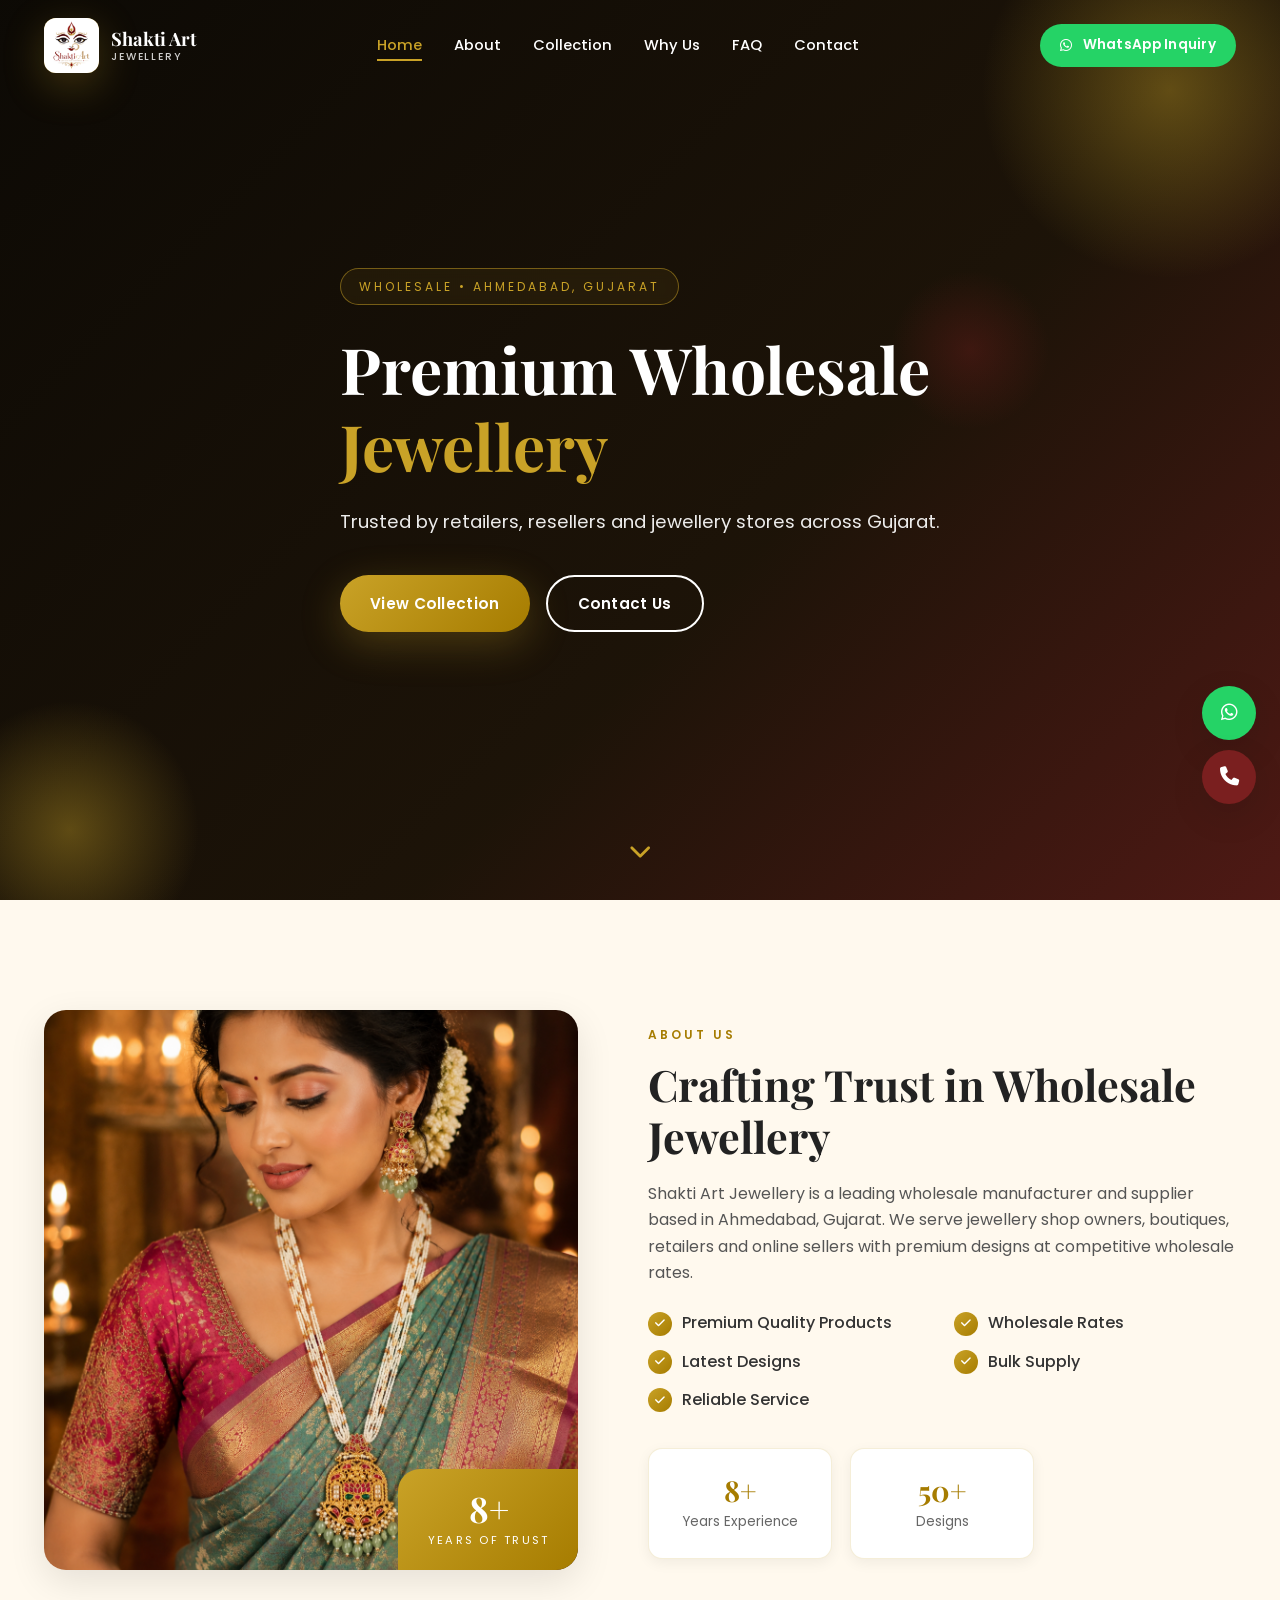
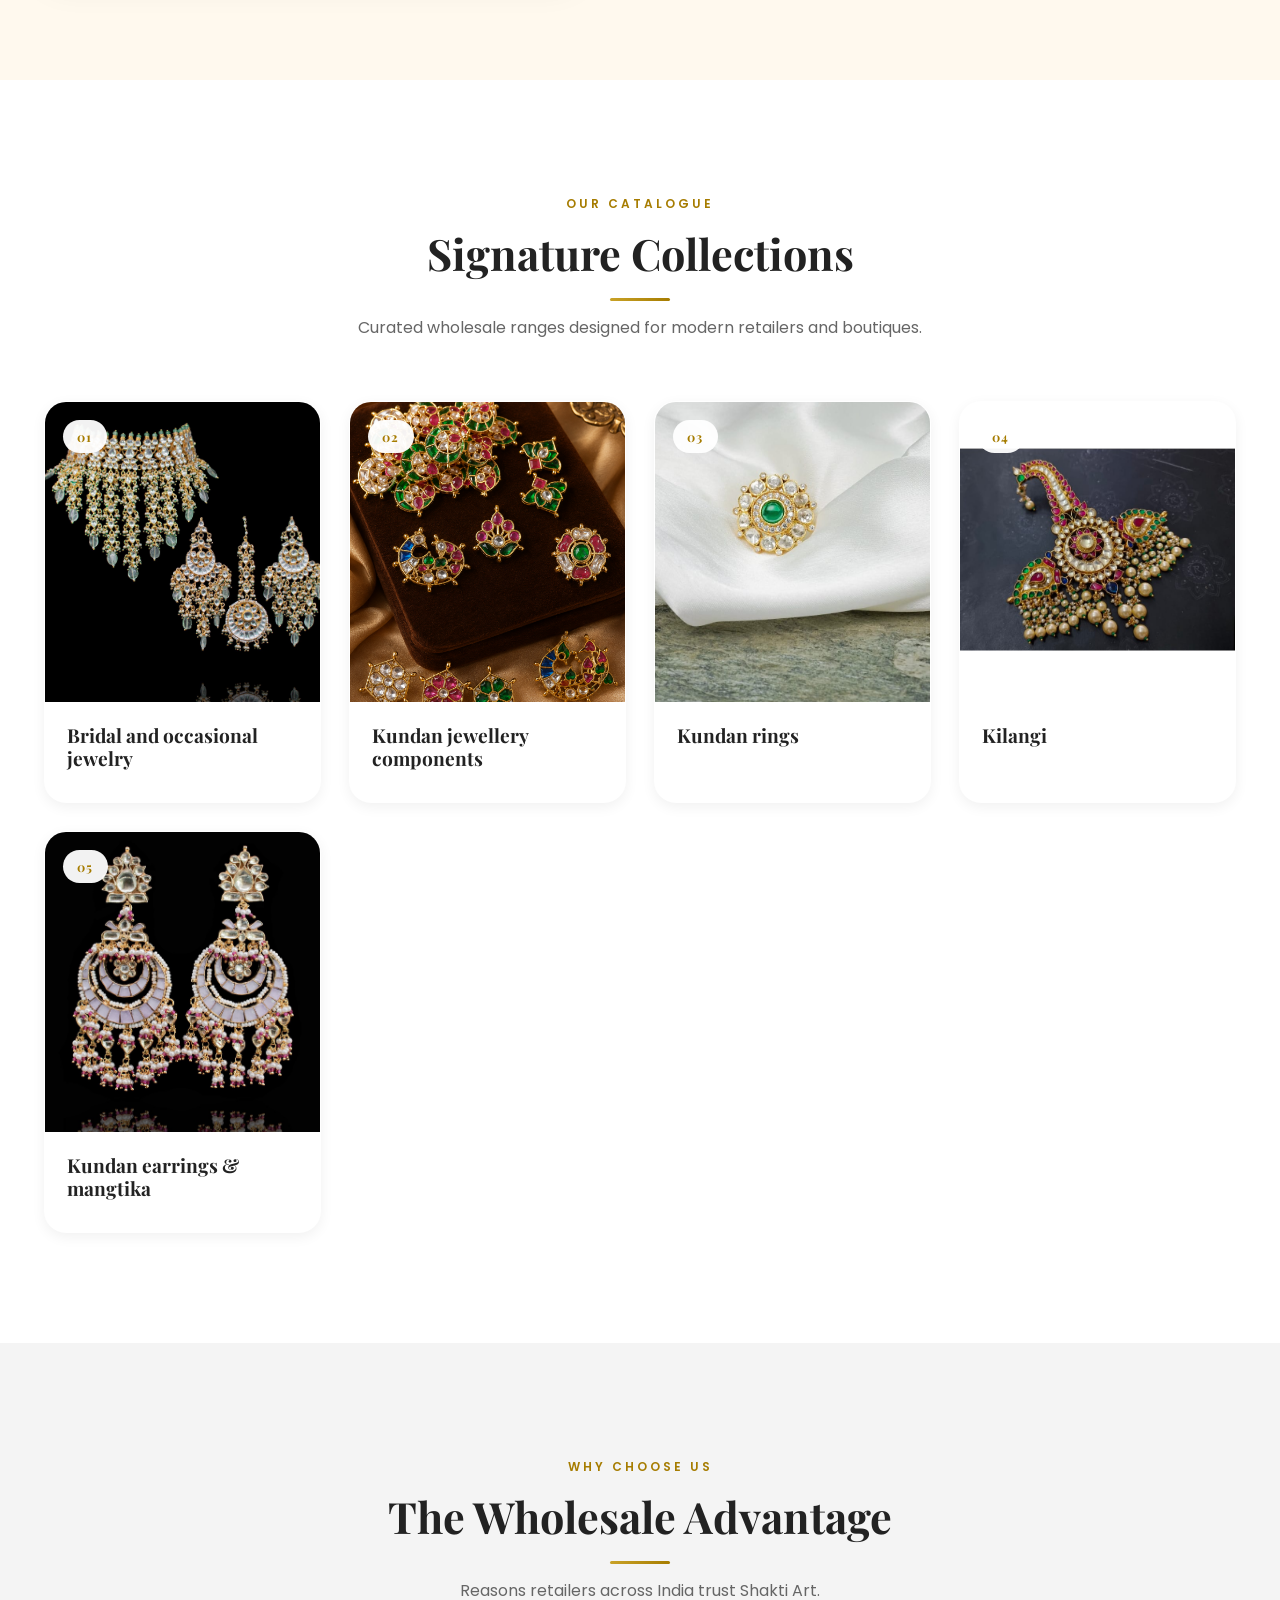
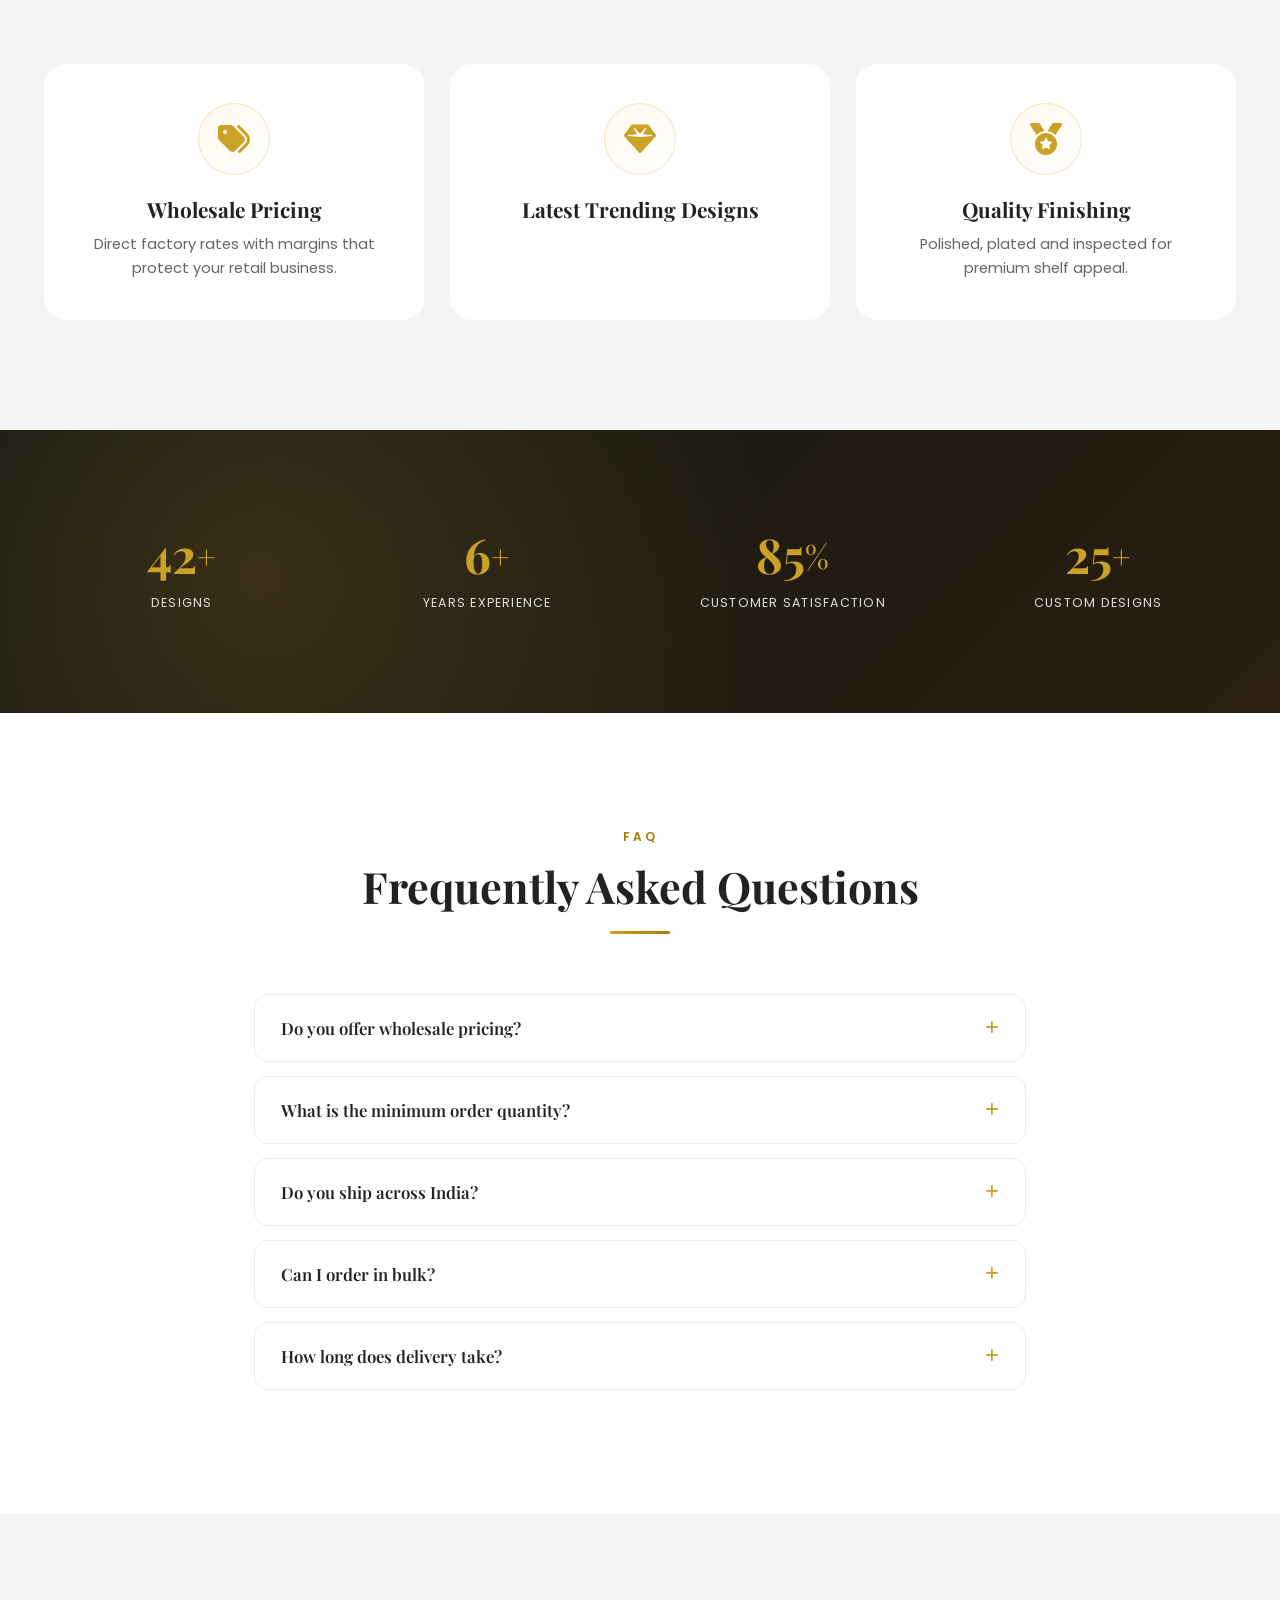
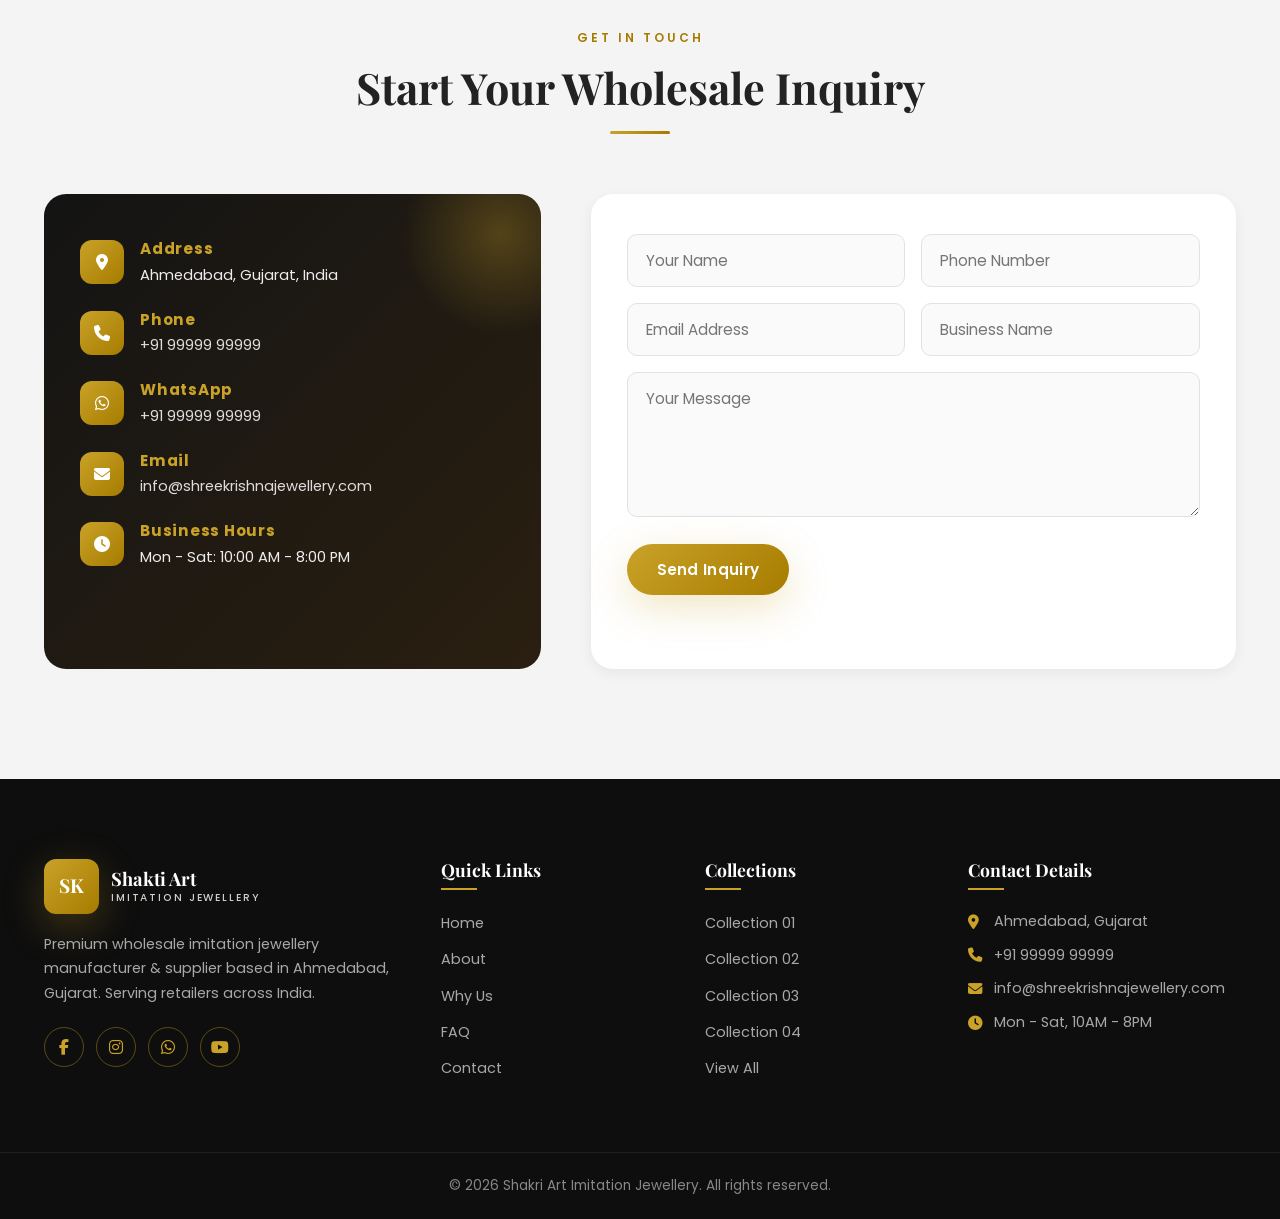
==== index.html @ 43b863cd "Initial website upload" ====
<!DOCTYPE html>
<html lang="en">
<head>
  <meta charset="UTF-8" />
  <meta name="viewport" content="width=device-width, initial-scale=1.0" />
  <title>Shakti Art Jewellery — Premium Wholesale Jewellery, Ahmedabad</title>
  <meta name="description" content="Shakti Art Jewellery — Trusted wholesale imitation jewellery manufacturer & supplier in Ahmedabad, Gujarat. Premium designs at wholesale rates." />
  <link rel="preconnect" href="https://fonts.googleapis.com" />
  <link rel="preconnect" href="https://fonts.gstatic.com" crossorigin />
  <link href="https://fonts.googleapis.com/css2?family=Playfair+Display:wght@500;600;700;800&family=Poppins:wght@300;400;500;600;700&display=swap" rel="stylesheet" />
  <link rel="stylesheet" href="https://cdnjs.cloudflare.com/ajax/libs/font-awesome/6.5.0/css/all.min.css" />
  <link rel="stylesheet" href="style.css" />
</head>
<body>
  <!-- LOADER -->
  <div class="loader" id="loader">
    <div class="loader-ring">
      <span></span><span></span><span></span>
    </div>
    <p class="loader-text">Shakti Art Imitation Jewellery</p>
  </div>
  <!-- NAVBAR -->
  <header class="navbar" id="navbar">
    <div class="container nav-container">
      <a href="#home" class="logo">
         <img src="images/ShaktiArt_logo_bg.png" alt="Shakti Art Logo" class="logo-mark">

         <span class="logo-text">
          Shakti Art
           <small>JEWELLERY</small>
         </span>
      </a>
      <nav class="nav-menu" id="navMenu">
        <ul>
          <li><a href="#home" class="nav-link active">Home</a></li>
          <li><a href="#about" class="nav-link">About</a></li>
          <li><a href="#collection" class="nav-link">Collection</a></li>
          <li><a href="#why" class="nav-link">Why Us</a></li>
          <!--<li><a href="#gallery" class="nav-link">Gallery</a></li>-->          <li><a href="#faq" class="nav-link">FAQ</a></li>
          <li><a href="#contact" class="nav-link">Contact</a></li>
        </ul>
      </nav>
      <a href="https://wa.me/919999999999" class="btn btn-whatsapp nav-cta" target="_blank" rel="noopener">
        <i class="fab fa-whatsapp"></i> WhatsApp Inquiry
      </a>
      <button class="hamburger" id="hamburger" aria-label="Menu">
        <span></span><span></span><span></span>
      </button>
    </div>
  </header>
  <!-- HERO -->
  <section class="hero" id="home">
    <div class="hero-bg"></div>
    <div class="hero-overlay"></div>
    <div class="hero-deco deco-1"></div>
    <div class="hero-deco deco-2"></div>
    <div class="hero-deco deco-3"></div>
    <div class="container hero-content reveal">
      <span class="hero-eyebrow">Wholesale • Ahmedabad, Gujarat</span>
      <h1>Premium Wholesale<br/><span class="gold">Jewellery</span></h1>
      <p>Trusted by retailers, resellers and jewellery stores across Gujarat.</p>
      <div class="hero-actions">
        <a href="#collection" class="btn btn-primary">View Collection</a>
        <a href="#contact" class="btn btn-outline">Contact Us</a>
      </div>
    </div>
    <a href="#about" class="hero-scroll" aria-label="Scroll"><i class="fas fa-chevron-down"></i></a>
  </section>
  <!-- ABOUT -->
  <section class="section about" id="about">
    <div class="container about-grid">
      <div class="about-image reveal">
        <img src="images/about.png" alt="Premium jewellery showcase" />
        <div class="about-image-badge"><span>8+</span><small>Years of Trust</small></div>
      </div>
      <div class="about-text reveal">
        <span class="eyebrow">About Us</span>
        <h2>Crafting Trust in Wholesale Jewellery</h2>
        <p>Shakti Art Jewellery is a leading wholesale manufacturer and supplier based in Ahmedabad, Gujarat. We serve jewellery shop owners, boutiques, retailers and online sellers with premium designs at competitive wholesale rates.</p>
        <ul class="about-list">
          <li><i class="fas fa-check"></i> Premium Quality Products</li>
          <li><i class="fas fa-check"></i> Wholesale Rates</li>
          <li><i class="fas fa-check"></i> Latest Designs</li>
          <li><i class="fas fa-check"></i> Bulk Supply</li>
          <li><i class="fas fa-check"></i> Reliable Service</li>
        </ul>
        <div class="about-stats">
          <div class="stat-card"><h3>8+</h3><p>Years Experience</p></div>
          <div class="stat-card"><h3>50+</h3><p>Designs</p></div>
        </div>
      </div>
    </div>
  </section>
  <!-- COLLECTION -->
  <section class="section collection" id="collection">
    <div class="container">
      <div class="section-head reveal">
        <span class="eyebrow">Our Catalogue</span>
        <h2>Signature Collections</h2>
        <p>Curated wholesale ranges designed for modern retailers and boutiques.</p>
      </div>
      <div class="collection-grid" id="collectionGrid"></div>
    </div>
  </section>
  <!-- WHY US -->
  <section class="section why" id="why">
    <div class="container">
      <div class="section-head reveal">
        <span class="eyebrow">Why Choose Us</span>
        <h2>The Wholesale Advantage</h2>
        <p>Reasons retailers across India trust Shakti Art.</p>
      </div>
      <div class="why-grid">
        <div class="why-card reveal"><i class="fas fa-tags"></i><h3>Wholesale Pricing</h3><p>Direct factory rates with margins that protect your retail business.</p></div>
        <div class="why-card reveal"><i class="fas fa-gem"></i><h3>Latest Trending Designs</h3></div>
        <div class="why-card reveal"><i class="fas fa-medal"></i><h3>Quality Finishing</h3><p>Polished, plated and inspected for premium shelf appeal.</p></div>
      </div>
    </div>
  </section>
  <!-- STATS -->
  <section class="stats">
    <div class="container stats-grid">
      <div class="stat reveal"><h3 class="counter" data-target="50">0</h3><span>+</span><p>Designs</p></div>
      <div class="stat reveal"><h3 class="counter" data-target="8">0</h3><span>+</span><p>Years Experience</p></div>
      <div class="stat reveal"><h3 class="counter" data-target="100">0</h3><span>%</span><p>Customer Satisfaction</p></div>
      <div class="stat reveal"><h3 class="counter" data-target="30">0</h3><span>+</span><p>Custom Designs</p></div>
    </div>
  </section>
  <!-- GALLERY 
  <section class="section gallery" id="gallery">
    <div class="container">
      <div class="section-head reveal">
        <span class="eyebrow">Gallery</span>
        <h2>A Glimpse of Our Craft</h2>
        <p>Browse selected pieces from our wholesale catalogue.</p>
      </div>
      <div class="gallery-filters" id="galleryFilters">
        <button class="filter-btn active" data-filter="all">All</button>
        <button class="filter-btn" data-filter="featured">Featured</button>
        <button class="filter-btn" data-filter="premium">Premium</button>
        <button class="filter-btn" data-filter="trending">Trending</button>
      </div>
      <div class="gallery-grid" id="galleryGrid"></div>
    </div>
  </section>-->
  <!-- LIGHTBOX 
  <div class="lightbox" id="lightbox">
    <span class="lightbox-close" id="lightboxClose">&times;</span>
    <img id="lightboxImg" src="" alt="Preview" />
  </div>-->
  <!-- FAQ -->
  <section class="section faq" id="faq">
    <div class="container faq-wrap">
      <div class="section-head reveal">
        <span class="eyebrow">FAQ</span>
        <h2>Frequently Asked Questions</h2>
      </div>
      <div class="faq-list" id="faqList">
        <div class="faq-item"><button class="faq-q">Do you offer wholesale pricing?<i class="fas fa-plus"></i></button><div class="faq-a"><p>Yes, we exclusively serve wholesale buyers — retailers, boutiques, resellers and bulk buyers — at competitive factory rates.</p></div></div>
        <div class="faq-item"><button class="faq-q">What is the minimum order quantity?<i class="fas fa-plus"></i></button><div class="faq-a"><p>Our MOQ varies by collection. Contact our team via WhatsApp for the latest catalogue and pricing.</p></div></div>
        <div class="faq-item"><button class="faq-q">Do you ship across India?<i class="fas fa-plus"></i></button><div class="faq-a"><p>Yes, we dispatch pan-India through trusted courier and transport partners with safe packaging.</p></div></div>
        <div class="faq-item"><button class="faq-q">Can I order in bulk?<i class="fas fa-plus"></i></button><div class="faq-a"><p>Absolutely. Bulk orders receive dedicated support, priority dispatch and the best wholesale pricing.</p></div></div>
        <div class="faq-item"><button class="faq-q">How long does delivery take?<i class="fas fa-plus"></i></button><div class="faq-a"><p>Within Gujarat: 2-3 business days. Pan-India: 4-7 business days depending on location.</p></div></div>
      </div>
    </div>
  </section>
  <!-- CONTACT -->
  <section class="section contact" id="contact">
    <div class="container">
      <div class="section-head reveal">
        <span class="eyebrow">Get In Touch</span>
        <h2>Start Your Wholesale Inquiry</h2>
      </div>
      <div class="contact-grid">
        <div class="contact-info reveal">
          <div class="info-item"><i class="fas fa-location-dot"></i><div><h4>Address</h4><p>Ahmedabad, Gujarat, India</p></div></div>
          <div class="info-item"><i class="fas fa-phone"></i><div><h4>Phone</h4><p><a href="tel:+919999999999">+91 99999 99999</a></p></div></div>
          <div class="info-item"><i class="fab fa-whatsapp"></i><div><h4>WhatsApp</h4><p><a href="https://wa.me/919999999999">+91 99999 99999</a></p></div></div>
          <div class="info-item"><i class="fas fa-envelope"></i><div><h4>Email</h4><p><a href="mailto:info@shreekrishnajewellery.com">info@shreekrishnajewellery.com</a></p></div></div>
          <div class="info-item"><i class="fas fa-clock"></i><div><h4>Business Hours</h4><p>Mon - Sat: 10:00 AM - 8:00 PM</p></div></div>
        </div>
        <form class="contact-form reveal" id="contactForm" novalidate>
          <div class="form-row">
            <input type="text" name="name" placeholder="Your Name" required />
            <input type="tel" name="phone" placeholder="Phone Number" required />
          </div>
          <div class="form-row">
            <input type="email" name="email" placeholder="Email Address" required />
            <input type="text" name="business" placeholder="Business Name" required />
          </div>
          <textarea name="message" rows="5" placeholder="Your Message" required></textarea>
          <button type="submit" class="btn btn-primary">Send Inquiry</button>
          <p class="form-msg" id="formMsg"></p>
        </form>
      </div>
    </div>
  </section>
  <!-- FOOTER -->
  <footer class="footer">
    <div class="container footer-grid">
      <div>
        <div class="logo footer-logo"><span class="logo-mark">SK</span><span class="logo-text">Shakti Art <small>Imitation Jewellery</small></span></div>
        <p class="footer-about">Premium wholesale imitation jewellery manufacturer & supplier based in Ahmedabad, Gujarat. Serving retailers across India.</p>
        <div class="socials">
          <a href="#" aria-label="Facebook"><i class="fab fa-facebook-f"></i></a>
          <a href="#" aria-label="Instagram"><i class="fab fa-instagram"></i></a>
          <a href="#" aria-label="WhatsApp"><i class="fab fa-whatsapp"></i></a>
          <a href="#" aria-label="YouTube"><i class="fab fa-youtube"></i></a>
        </div>
      </div>
      <div>
        <h4>Quick Links</h4>
        <ul><li><a href="#home">Home</a></li><li><a href="#about">About</a></li><li><a href="#why">Why Us</a></li><li><a href="#faq">FAQ</a></li><li><a href="#contact">Contact</a></li></ul>
      </div>
      <div>
        <h4>Collections</h4>
        <ul><li><a href="#collection">Collection 01</a></li><li><a href="#collection">Collection 02</a></li><li><a href="#collection">Collection 03</a></li><li><a href="#collection">Collection 04</a></li><li><a href="#collection">View All</a></li></ul>
      </div>
      <div>
        <h4>Contact Details</h4>
        <ul class="footer-contact">
          <li><i class="fas fa-location-dot"></i> Ahmedabad, Gujarat</li>
          <li><i class="fas fa-phone"></i> +91 99999 99999</li>
          <li><i class="fas fa-envelope"></i> info@shreekrishnajewellery.com</li>
          <li><i class="fas fa-clock"></i> Mon - Sat, 10AM - 8PM</li>
        </ul>
      </div>
    </div>
    <div class="footer-bottom">
      <div class="container">
        <p>&copy; <span id="year"></span> Shakri Art Imitation Jewellery. All rights reserved.</p>
      </div>
    </div>
  </footer>
  <!-- FLOATING BUTTONS -->
  <a href="https://wa.me/919999999999" class="float-btn float-whatsapp" target="_blank" rel="noopener" aria-label="WhatsApp"><i class="fab fa-whatsapp"></i></a>
  <a href="tel:+919999999999" class="float-btn float-call" aria-label="Call"><i class="fas fa-phone"></i></a>
  <button class="float-btn float-top" id="backToTop" aria-label="Back to top"><i class="fas fa-arrow-up"></i></button>
  <script src="script.js"></script>
</body>
</html>
---- style.css ----
/* ==========================================================================
   Shree Krishna Imitation Jewellery — Premium Wholesale Website
   ========================================================================== */
:root {
  --gold: #C9A227;
  --gold-dark: #A67C00;
  --cream: #FFF9EE;
  --maroon: #7A1F1F;
  --bg: #FAFAFA;
  --text: #222222;
  --grey: #F4F4F4;
  --dark: #141414;
  --shadow-sm: 0 4px 14px rgba(0,0,0,.06);
  --shadow-md: 0 12px 36px rgba(0,0,0,.10);
  --shadow-gold: 0 12px 40px rgba(201,162,39,.28);
  --radius: 14px;
  --radius-lg: 22px;
  --transition: .35s cubic-bezier(.2,.7,.3,1);
  --container: 1240px;
}
* { margin:0; padding:0; box-sizing:border-box; }
html { scroll-behavior:smooth; }
body { font-family:'Poppins', sans-serif; color:var(--text); background:var(--bg); line-height:1.65; overflow-x:hidden; }
img { max-width:100%; display:block; }
a { text-decoration:none; color:inherit; }
ul { list-style:none; }
button { font-family:inherit; cursor:pointer; border:none; background:none; }
h1,h2,h3,h4 { font-family:'Playfair Display', serif; font-weight:700; color:var(--text); line-height:1.2; }
h1 { font-size:clamp(2.2rem, 5vw, 4.2rem); }
h2 { font-size:clamp(1.8rem, 3.4vw, 2.7rem); }
h3 { font-size:1.3rem; }
.container { max-width:var(--container); margin:0 auto; padding:0 24px; }
.section { padding:110px 0; }
.eyebrow { display:inline-block; font-size:.75rem; letter-spacing:.25em; text-transform:uppercase; color:var(--gold-dark); font-weight:600; margin-bottom:14px; }
.gold { color:var(--gold); }
.section-head { text-align:center; max-width:680px; margin:0 auto 60px; }
.section-head h2 { margin-bottom:14px; }
.section-head h2::after { content:""; display:block; width:60px; height:3px; background:linear-gradient(90deg,var(--gold),var(--gold-dark)); margin:18px auto 0; border-radius:3px; }
.section-head p { color:#666; }
/* Buttons */
.btn { display:inline-flex; align-items:center; gap:10px; padding:14px 30px; border-radius:50px; font-weight:600; font-size:.95rem; letter-spacing:.02em; transition:var(--transition); cursor:pointer; }
.btn-primary { background:linear-gradient(135deg,var(--gold),var(--gold-dark)); color:#fff; box-shadow:var(--shadow-gold); }
.btn-primary:hover { transform:translateY(-3px); box-shadow:0 16px 44px rgba(201,162,39,.45); }
.btn-outline { border:2px solid #fff; color:#fff; }
.btn-outline:hover { background:#fff; color:var(--text); }
.btn-whatsapp { background:#25D366; color:#fff; padding:10px 20px; font-size:.85rem; }
.btn-whatsapp:hover { background:#1ebe57; transform:translateY(-2px); }
/* =================== LOADER =================== */
.loader { position:fixed; inset:0; background:linear-gradient(135deg,#141414,#2a1f10); display:flex; flex-direction:column; align-items:center; justify-content:center; z-index:9999; transition:opacity .6s ease, visibility .6s ease; }
.loader.hide { opacity:0; visibility:hidden; }
.loader-ring { position:relative; width:70px; height:70px; }
.loader-ring span { position:absolute; inset:0; border:3px solid transparent; border-top-color:var(--gold); border-radius:50%; animation:spin 1.2s linear infinite; }
.loader-ring span:nth-child(2) { inset:8px; border-top-color:var(--gold-dark); animation-duration:1.6s; animation-direction:reverse; }
.loader-ring span:nth-child(3) { inset:16px; border-top-color:var(--cream); animation-duration:2s; }
@keyframes spin { to { transform:rotate(360deg); } }
.loader-text { font-family:'Playfair Display', serif; color:var(--gold); margin-top:24px; letter-spacing:.15em; font-size:1.1rem; }
/* =================== NAVBAR =================== */
.navbar { position:fixed; top:0; left:0; width:100%; z-index:1000; padding:18px 0; transition:var(--transition); background:transparent; }
.navbar.scrolled { background:rgba(255,255,255,.97); box-shadow:var(--shadow-sm); padding:12px 0; backdrop-filter:saturate(180%) blur(10px); }
.nav-container { display:flex; align-items:center; justify-content:space-between; gap:24px; }
.logo { display:flex; align-items:center; gap:12px; color:#fff; transition:var(--transition); }
.navbar.scrolled .logo { color:var(--text); }
.logo-mark { width:46px; height:46px; display:grid; place-items:center; background:linear-gradient(135deg,var(--gold),var(--gold-dark)); color:#fff; font-family:'Playfair Display',serif; font-weight:700; font-size:1.2rem; border-radius:12px; box-shadow:var(--shadow-gold); }
.logo-text { font-family:'Playfair Display',serif; font-weight:700; font-size:1.15rem; line-height:1.1; display:flex; flex-direction:column; }
.logo-text small { font-family:'Poppins',sans-serif; font-size:.65rem; letter-spacing:.18em; text-transform:uppercase; font-weight:500; opacity:.8; margin-top:2px; }
.nav-menu ul { display:flex; gap:32px; }
.nav-link { font-size:.92rem; font-weight:500; color:#fff; position:relative; padding:6px 0; transition:var(--transition); }
.navbar.scrolled .nav-link { color:var(--text); }
.nav-link::after { content:""; position:absolute; bottom:0; left:0; width:0; height:2px; background:var(--gold); transition:var(--transition); }
.nav-link:hover::after, .nav-link.active::after { width:100%; }
.nav-link:hover, .nav-link.active { color:var(--gold); }
.navbar.scrolled .nav-link.active, .navbar.scrolled .nav-link:hover { color:var(--gold-dark); }
.hamburger { display:none; flex-direction:column; gap:5px; width:32px; }
.hamburger span { width:100%; height:2px; background:#fff; transition:var(--transition); }
.navbar.scrolled .hamburger span { background:var(--text); }
.hamburger.active span:nth-child(1){ transform:translateY(7px) rotate(45deg); }
.hamburger.active span:nth-child(2){ opacity:0; }
.hamburger.active span:nth-child(3){ transform:translateY(-7px) rotate(-45deg); }
/* =================== HERO =================== */
.hero { position:relative; min-height:100vh; display:flex; align-items:center; overflow:hidden; color:#fff; }
.hero-bg { position:absolute; inset:0; background:url('images/hero.jpg') center/cover no-repeat; background-color:#1a1208; transform:scale(1.05); animation:slowZoom 16s ease-in-out infinite alternate; }
@keyframes slowZoom { to { transform:scale(1.12); } }
.hero-overlay { position:absolute; inset:0; background:linear-gradient(135deg, rgba(10,8,4,.85), rgba(30,20,8,.65) 60%, rgba(122,31,31,.55)); }
.hero-content { position:relative; z-index:2; max-width:820px; }
.hero-eyebrow { display:inline-block; padding:8px 18px; border:1px solid rgba(201,162,39,.5); border-radius:50px; font-size:.75rem; letter-spacing:.25em; text-transform:uppercase; color:var(--gold); margin-bottom:26px; backdrop-filter:blur(6px); background:rgba(201,162,39,.08); }
.hero h1 { color:#fff; margin-bottom:22px; }
.hero p { font-size:1.15rem; max-width:600px; opacity:.92; margin-bottom:38px; }
.hero-actions { display:flex; gap:16px; flex-wrap:wrap; }
.hero-deco { position:absolute; border-radius:50%; background:radial-gradient(circle, rgba(201,162,39,.4), transparent 70%); pointer-events:none; }
.deco-1 { width:380px; height:380px; top:-100px; right:-80px; animation:float 9s ease-in-out infinite; }
.deco-2 { width:260px; height:260px; bottom:-60px; left:-60px; animation:float 11s ease-in-out infinite reverse; }
.deco-3 { width:160px; height:160px; top:30%; right:18%; background:radial-gradient(circle, rgba(122,31,31,.35), transparent 70%); animation:float 7s ease-in-out infinite; }
@keyframes float { 50% { transform:translateY(-25px); } }
.hero-scroll { position:absolute; bottom:30px; left:50%; transform:translateX(-50%); color:var(--gold); font-size:1.4rem; z-index:2; animation:bounce 2s infinite; }
@keyframes bounce { 0%,100%{transform:translate(-50%,0)} 50%{transform:translate(-50%,10px)} }
/* =================== ABOUT =================== */
.about { background:var(--cream); }
.about-grid { display:grid; grid-template-columns:1fr 1.1fr; gap:70px; align-items:center; }
.about-image { position:relative; border-radius:var(--radius-lg); overflow:hidden; box-shadow:var(--shadow-md); }
.about-image img { width:100%; height:560px; object-fit:cover; background:#e9d8b0; }
.about-image-badge { position:absolute; bottom:-1px; right:-1px; background:linear-gradient(135deg,var(--gold),var(--gold-dark)); color:#fff; padding:22px 30px; border-top-left-radius:var(--radius-lg); text-align:center; box-shadow:var(--shadow-gold); }
.about-image-badge span { font-family:'Playfair Display',serif; font-size:2.2rem; font-weight:700; display:block; line-height:1; }
.about-image-badge small { font-size:.7rem; letter-spacing:.2em; text-transform:uppercase; margin-top:4px; display:block; }
.about-text h2 { margin-bottom:18px; }
.about-text > p { color:#555; margin-bottom:24px; }
.about-list { display:grid; grid-template-columns:1fr 1fr; gap:12px 24px; margin-bottom:34px; }
.about-list li { display:flex; align-items:center; gap:10px; font-weight:500; color:#333; }
.about-list i { width:24px; height:24px; display:grid; place-items:center; background:linear-gradient(135deg,var(--gold),var(--gold-dark)); color:#fff; border-radius:50%; font-size:.7rem; }
.about-stats { display:grid; grid-template-columns:repeat(3,1fr); gap:18px; }
.stat-card { background:#fff; padding:24px 16px; border-radius:var(--radius); text-align:center; border:1px solid rgba(201,162,39,.18); box-shadow:var(--shadow-sm); transition:var(--transition); }
.stat-card:hover { transform:translateY(-6px); box-shadow:var(--shadow-gold); }
.stat-card h3 { color:var(--gold-dark); font-size:1.8rem; margin-bottom:4px; }
.stat-card p { font-size:.85rem; color:#666; }
/* =================== COLLECTION =================== */
.collection { background:#fff; }
.collection-grid { display:grid; grid-template-columns:repeat(auto-fill, minmax(260px, 1fr)); gap:28px; }
.collection-card { position:relative; border-radius:var(--radius-lg); overflow:hidden; background:#fff; box-shadow:var(--shadow-sm); transition:var(--transition); border:1px solid transparent; }
.collection-card:hover { transform:translateY(-10px); box-shadow:var(--shadow-md); border-color:var(--gold); box-shadow:0 20px 50px rgba(201,162,39,.25); }
.collection-img { position:relative; height:300px; overflow:hidden; background:linear-gradient(135deg,#f5e6c4,#e9d49a); }
.collection-img img { width:100%; height:100%; object-fit:cover; transition:transform .8s ease; }
.collection-card:hover .collection-img img { transform:scale(1.1); }
.collection-img::after { content:""; position:absolute; inset:0; background:linear-gradient(to top, rgba(0,0,0,.4), transparent 50%); opacity:0; transition:var(--transition); }
.collection-card:hover .collection-img::after { opacity:1; }
.collection-body { padding:22px 22px 26px; }
.collection-body h3 { font-size:1.2rem; margin-bottom:6px; }
.collection-body p { font-size:.85rem; color:#777; }
.collection-num { position:absolute; top:18px; left:18px; z-index:2; background:rgba(255,255,255,.95); color:var(--gold-dark); font-family:'Playfair Display',serif; font-weight:700; padding:6px 14px; border-radius:50px; font-size:.8rem; letter-spacing:.1em; }
/* =================== WHY =================== */
.why { background:var(--grey); }
.why-grid { display:grid; grid-template-columns:repeat(auto-fit, minmax(280px, 1fr)); gap:26px; }
.why-card { background:#fff; padding:38px 30px; border-radius:var(--radius-lg); text-align:center; transition:var(--transition); border:1px solid transparent; position:relative; overflow:hidden; }
.why-card::before { content:""; position:absolute; top:0; left:0; width:100%; height:4px; background:linear-gradient(90deg,var(--gold),var(--gold-dark)); transform:scaleX(0); transform-origin:left; transition:transform .5s ease; }
.why-card:hover::before { transform:scaleX(1); }
.why-card:hover { transform:translateY(-8px); box-shadow:var(--shadow-md); border-color:rgba(201,162,39,.3); }
.why-card i { font-size:2rem; color:var(--gold); background:linear-gradient(135deg,var(--cream),#fff); width:72px; height:72px; display:grid; place-items:center; border-radius:50%; margin:0 auto 22px; box-shadow:inset 0 0 0 1px rgba(201,162,39,.25); transition:var(--transition); }
.why-card:hover i { background:linear-gradient(135deg,var(--gold),var(--gold-dark)); color:#fff; transform:scale(1.08) rotate(-6deg); }
.why-card h3 { margin-bottom:10px; }
.why-card p { font-size:.92rem; color:#666; }
/* =================== STATS =================== */
.stats { background:linear-gradient(135deg,var(--dark),#2a1f10); color:#fff; padding:80px 0; position:relative; overflow:hidden; }
.stats::before { content:""; position:absolute; inset:0; background:radial-gradient(circle at 20% 50%, rgba(201,162,39,.18), transparent 50%); }
.stats-grid { display:grid; grid-template-columns:repeat(4,1fr); gap:30px; position:relative; }
.stat { text-align:center; padding:20px; }
.stat h3 { display:inline-block; font-size:3rem; color:var(--gold); line-height:1; }
.stat span { font-size:2rem; color:var(--gold); font-family:'Playfair Display',serif; vertical-align:top; }
.stat p { margin-top:10px; letter-spacing:.1em; text-transform:uppercase; font-size:.78rem; opacity:.85; }
/* =================== GALLERY =================== */
.gallery { background:#fff; }
.gallery-filters { display:flex; justify-content:center; flex-wrap:wrap; gap:12px; margin-bottom:40px; }
.filter-btn { padding:10px 24px; border:1px solid rgba(201,162,39,.4); border-radius:50px; font-weight:500; font-size:.85rem; color:var(--gold-dark); transition:var(--transition); background:#fff; }
.filter-btn:hover, .filter-btn.active { background:linear-gradient(135deg,var(--gold),var(--gold-dark)); color:#fff; border-color:transparent; box-shadow:var(--shadow-gold); }
.gallery-grid { columns:3 280px; column-gap:20px; }
.gallery-item { break-inside:avoid; margin-bottom:20px; border-radius:var(--radius); overflow:hidden; position:relative; cursor:pointer; box-shadow:var(--shadow-sm); transition:var(--transition); }
.gallery-item img { width:100%; height:auto; transition:transform .7s ease; background:linear-gradient(135deg,#f5e6c4,#e9d49a); }
.gallery-item:hover img { transform:scale(1.08); }
.gallery-item::after { content:"\f00e"; font-family:"Font Awesome 6 Free"; font-weight:900; position:absolute; inset:0; display:grid; place-items:center; color:#fff; font-size:1.6rem; background:linear-gradient(135deg, rgba(122,31,31,.7), rgba(201,162,39,.5)); opacity:0; transition:var(--transition); }
.gallery-item:hover::after { opacity:1; }
.gallery-item.hidden { display:none; }
/* Lightbox */
.lightbox { position:fixed; inset:0; background:rgba(0,0,0,.92); display:none; align-items:center; justify-content:center; z-index:9998; padding:30px; }
.lightbox.active { display:flex; }
.lightbox img { max-width:90%; max-height:90vh; border-radius:var(--radius); box-shadow:0 20px 60px rgba(0,0,0,.6); }
.lightbox-close { position:absolute; top:20px; right:30px; color:#fff; font-size:3rem; cursor:pointer; line-height:1; transition:var(--transition); }
.lightbox-close:hover { color:var(--gold); transform:rotate(90deg); }
/* =================== TESTIMONIALS =================== */
.testimonials { background:var(--cream); }
.testimonial-grid { display:grid; grid-template-columns:repeat(auto-fit, minmax(300px, 1fr)); gap:28px; }
.testimonial-card { background:#fff; padding:36px 30px; border-radius:var(--radius-lg); box-shadow:var(--shadow-sm); border-top:4px solid var(--gold); transition:var(--transition); position:relative; }
.testimonial-card::before { content:"\201C"; position:absolute; top:6px; right:24px; font-family:'Playfair Display',serif; font-size:5rem; color:rgba(201,162,39,.18); line-height:1; }
.testimonial-card:hover { transform:translateY(-6px); box-shadow:var(--shadow-md); }
.stars { color:var(--gold); margin-bottom:14px; font-size:.95rem; }
.testimonial-card p { font-style:italic; color:#555; margin-bottom:22px; }
.testimonial-card h4 { font-size:1.05rem; }
.testimonial-card small { color:#888; font-size:.8rem; }
/* =================== FAQ =================== */
.faq { background:#fff; }
.faq-wrap { max-width:820px; }
.faq-item { background:#fff; border:1px solid #ececec; border-radius:var(--radius); margin-bottom:14px; overflow:hidden; transition:var(--transition); }
.faq-item.active { border-color:var(--gold); box-shadow:var(--shadow-sm); }
.faq-q { width:100%; display:flex; justify-content:space-between; align-items:center; padding:22px 26px; font-family:'Playfair Display',serif; font-size:1.05rem; font-weight:600; text-align:left; color:var(--text); transition:var(--transition); }
.faq-q i { color:var(--gold); transition:var(--transition); font-size:.9rem; }
.faq-item.active .faq-q { color:var(--gold-dark); }
.faq-item.active .faq-q i { transform:rotate(45deg); }
.faq-a { max-height:0; overflow:hidden; transition:max-height .4s ease; }
.faq-a p { padding:0 26px 22px; color:#666; font-size:.95rem; }
/* =================== CONTACT =================== */
.contact { background:var(--grey); }
.contact-grid { display:grid; grid-template-columns:1fr 1.3fr; gap:50px; }
.contact-info { background:linear-gradient(135deg,var(--dark),#2a1f10); color:#fff; padding:46px 36px; border-radius:var(--radius-lg); display:flex; flex-direction:column; gap:24px; position:relative; overflow:hidden; }
.contact-info::before { content:""; position:absolute; top:-60px; right:-60px; width:200px; height:200px; border-radius:50%; background:radial-gradient(circle, rgba(201,162,39,.3), transparent 70%); }
.info-item { display:flex; gap:16px; align-items:flex-start; position:relative; }
.info-item i { width:44px; height:44px; display:grid; place-items:center; background:linear-gradient(135deg,var(--gold),var(--gold-dark)); border-radius:12px; flex-shrink:0; color:#fff; }
.info-item h4 { color:var(--gold); font-size:.95rem; margin-bottom:4px; font-family:'Poppins',sans-serif; letter-spacing:.05em; }
.info-item p, .info-item a { font-size:.92rem; opacity:.92; transition:var(--transition); }
.info-item a:hover { color:var(--gold); }
.contact-form { background:#fff; padding:40px 36px; border-radius:var(--radius-lg); box-shadow:var(--shadow-sm); }
.form-row { display:grid; grid-template-columns:1fr 1fr; gap:16px; margin-bottom:16px; }
.contact-form input, .contact-form textarea { width:100%; padding:14px 18px; border:1px solid #e2e2e2; border-radius:10px; font-family:inherit; font-size:.95rem; background:#fafafa; transition:var(--transition); }
.contact-form input:focus, .contact-form textarea:focus { outline:none; border-color:var(--gold); background:#fff; box-shadow:0 0 0 4px rgba(201,162,39,.12); }
.contact-form textarea { margin-bottom:18px; resize:vertical; }
.form-msg { margin-top:14px; font-size:.9rem; min-height:20px; }
.form-msg.success { color:#1ca34c; }
.form-msg.error { color:#c0392b; }
/* =================== MAP =================== */
.map-section { padding:0 0 110px; background:var(--grey); }
.map-card { border-radius:var(--radius-lg); overflow:hidden; box-shadow:var(--shadow-md); border:6px solid #fff; height:420px; }
.map-card iframe { width:100%; height:100%; border:0; display:block; filter:contrast(1.05) saturate(1.05); }
/* =================== FOOTER =================== */
.footer { background:#0e0e0e; color:#cfcfcf; padding-top:80px; }
.footer-grid { display:grid; grid-template-columns:1.6fr 1fr 1fr 1.2fr; gap:40px; padding-bottom:60px; }
.footer-logo { color:#fff; margin-bottom:18px; }
.footer-about { font-size:.9rem; color:#a8a8a8; margin-bottom:22px; line-height:1.7; }
.socials { display:flex; gap:12px; }
.socials a { width:40px; height:40px; display:grid; place-items:center; border:1px solid rgba(201,162,39,.4); border-radius:50%; color:var(--gold); transition:var(--transition); }
.socials a:hover { background:var(--gold); color:#fff; transform:translateY(-3px); border-color:transparent; }
.footer h4 { color:#fff; margin-bottom:20px; font-size:1.1rem; position:relative; padding-bottom:10px; }
.footer h4::after { content:""; position:absolute; bottom:0; left:0; width:36px; height:2px; background:var(--gold); }
.footer ul li { margin-bottom:10px; }
.footer ul a { font-size:.9rem; color:#a8a8a8; transition:var(--transition); }
.footer ul a:hover { color:var(--gold); padding-left:6px; }
.footer-contact li { display:flex; align-items:center; gap:10px; font-size:.9rem; color:#a8a8a8; }
.footer-contact i { color:var(--gold); width:16px; }
.footer-bottom { border-top:1px solid #1f1f1f; padding:22px 0; text-align:center; font-size:.85rem; color:#888; }
/* =================== FLOATING BUTTONS =================== */
.float-btn { position:fixed; right:24px; width:54px; height:54px; border-radius:50%; display:grid; place-items:center; color:#fff; font-size:1.2rem; box-shadow:var(--shadow-md); transition:var(--transition); z-index:900; }
.float-btn:hover { transform:translateY(-4px) scale(1.06); }
.float-whatsapp { bottom:160px; background:#25D366; animation:pulse 2s infinite; }
.float-call { bottom:96px; background:var(--maroon); }
.float-top { bottom:32px; background:linear-gradient(135deg,var(--gold),var(--gold-dark)); opacity:0; pointer-events:none; }
.float-top.show { opacity:1; pointer-events:auto; }
@keyframes pulse { 0%,100%{box-shadow:0 0 0 0 rgba(37,211,102,.5)} 50%{box-shadow:0 0 0 14px rgba(37,211,102,0)} }
/* =================== REVEAL =================== */
.reveal { opacity:0; transform:translateY(36px); transition:opacity .8s ease, transform .8s ease; }
.reveal.visible { opacity:1; transform:translateY(0); }
/* =================== RESPONSIVE =================== */
@media (max-width: 992px) {
  .section { padding:80px 0; }
  .about-grid { grid-template-columns:1fr; gap:50px; }
  .about-image img { height:420px; }
  .contact-grid { grid-template-columns:1fr; }
  .stats-grid { grid-template-columns:repeat(2,1fr); gap:40px; }
  .footer-grid { grid-template-columns:1fr 1fr; }
  .nav-cta { display:none; }
  .hamburger { display:flex; }
  .nav-menu { position:fixed; top:0; right:-100%; width:280px; height:100vh; background:#fff; padding:100px 30px 30px; box-shadow:-10px 0 40px rgba(0,0,0,.1); transition:right .4s ease; }
  .nav-menu.active { right:0; }
  .nav-menu ul { flex-direction:column; gap:18px; }
  .nav-menu .nav-link { color:var(--text); font-size:1rem; }
}
@media (max-width: 640px) {
  h1 { font-size:2.3rem; }
  .section { padding:70px 0; }
  .section-head { margin-bottom:44px; }
  .about-list { grid-template-columns:1fr; }
  .about-stats { grid-template-columns:1fr; }
  .stats-grid { grid-template-columns:1fr; }
  .footer-grid { grid-template-columns:1fr; gap:36px; }
  .form-row { grid-template-columns:1fr; }
  .contact-form, .contact-info { padding:30px 24px; }
  .hero-actions { flex-direction:column; align-items:flex-start; }
  .hero-actions .btn { width:100%; justify-content:center; }
  .float-btn { width:48px; height:48px; right:16px; }
  .float-whatsapp { bottom:140px; } .float-call { bottom:84px; } .float-top { bottom:28px; }
}
.logo-mark{
    width: 55px;
    height: 55px;
    object-fit: contain;
    border-radius: 12px; /* optional */
}
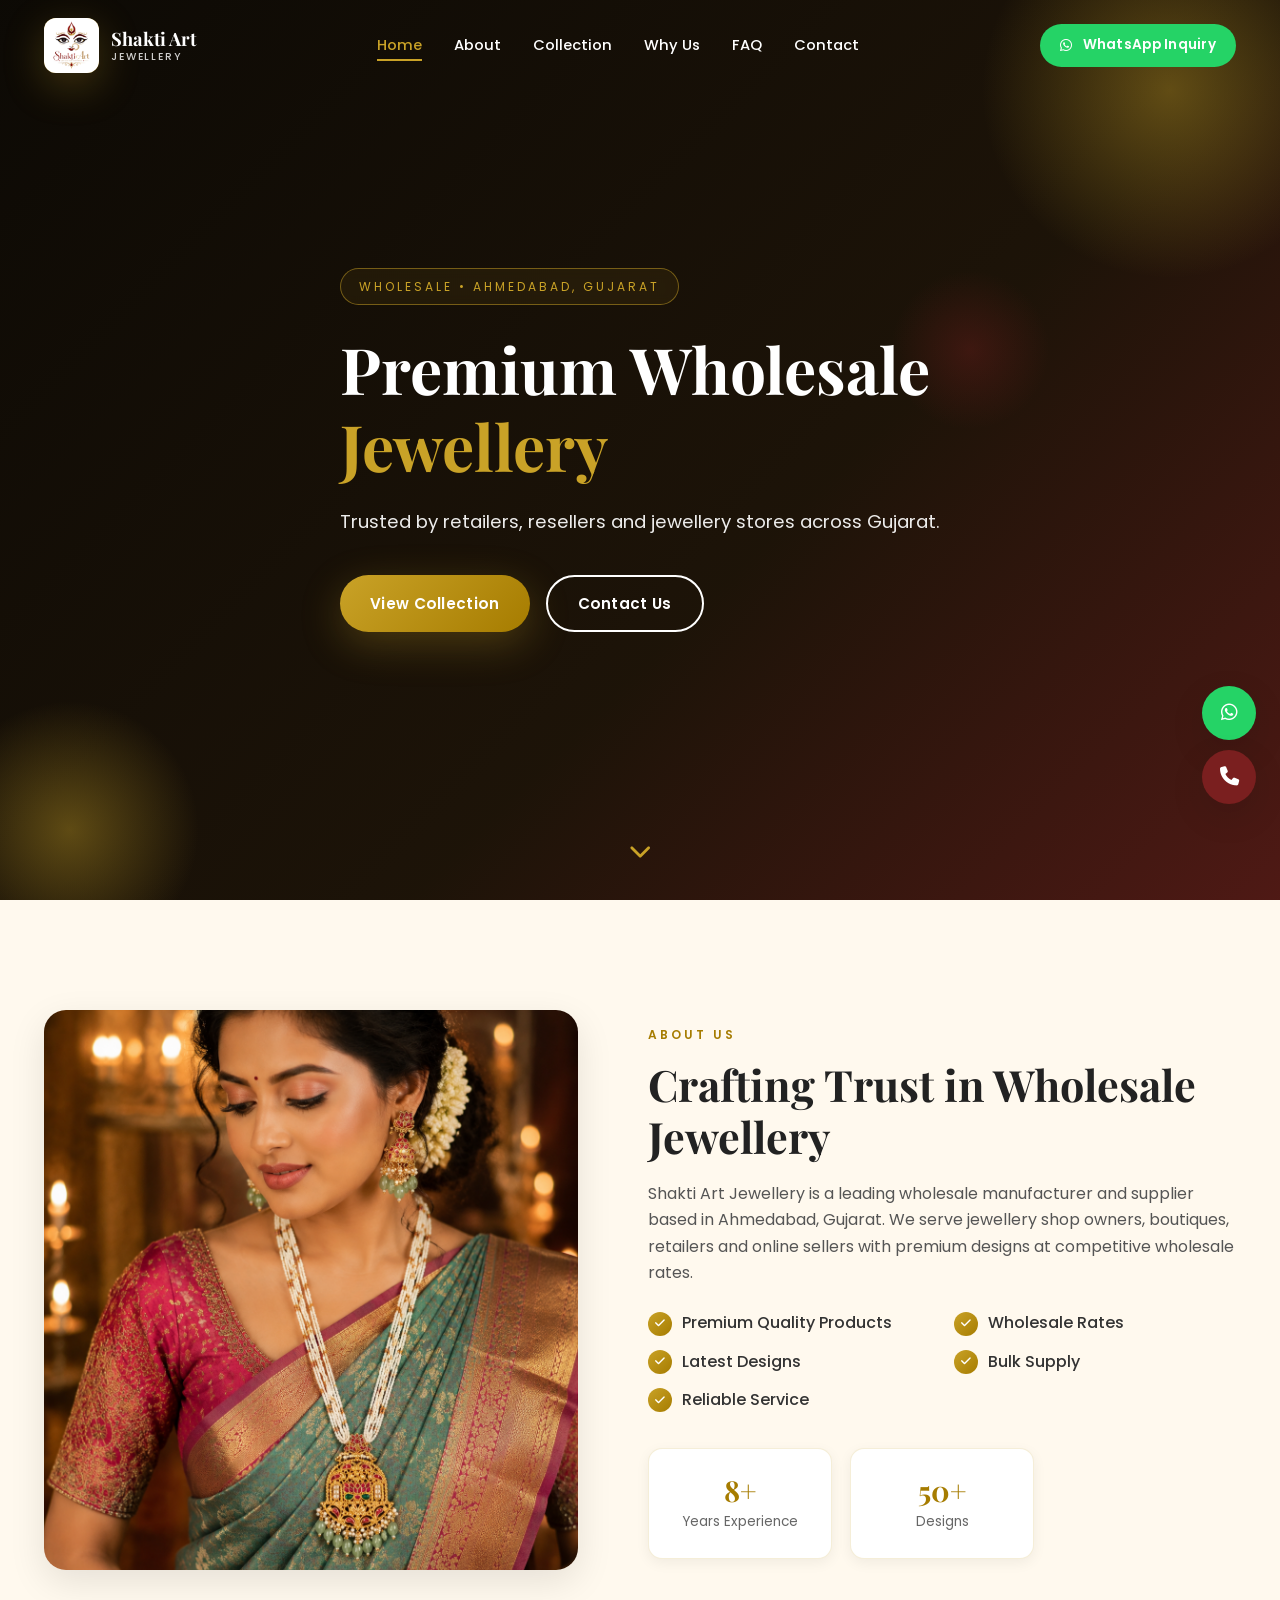
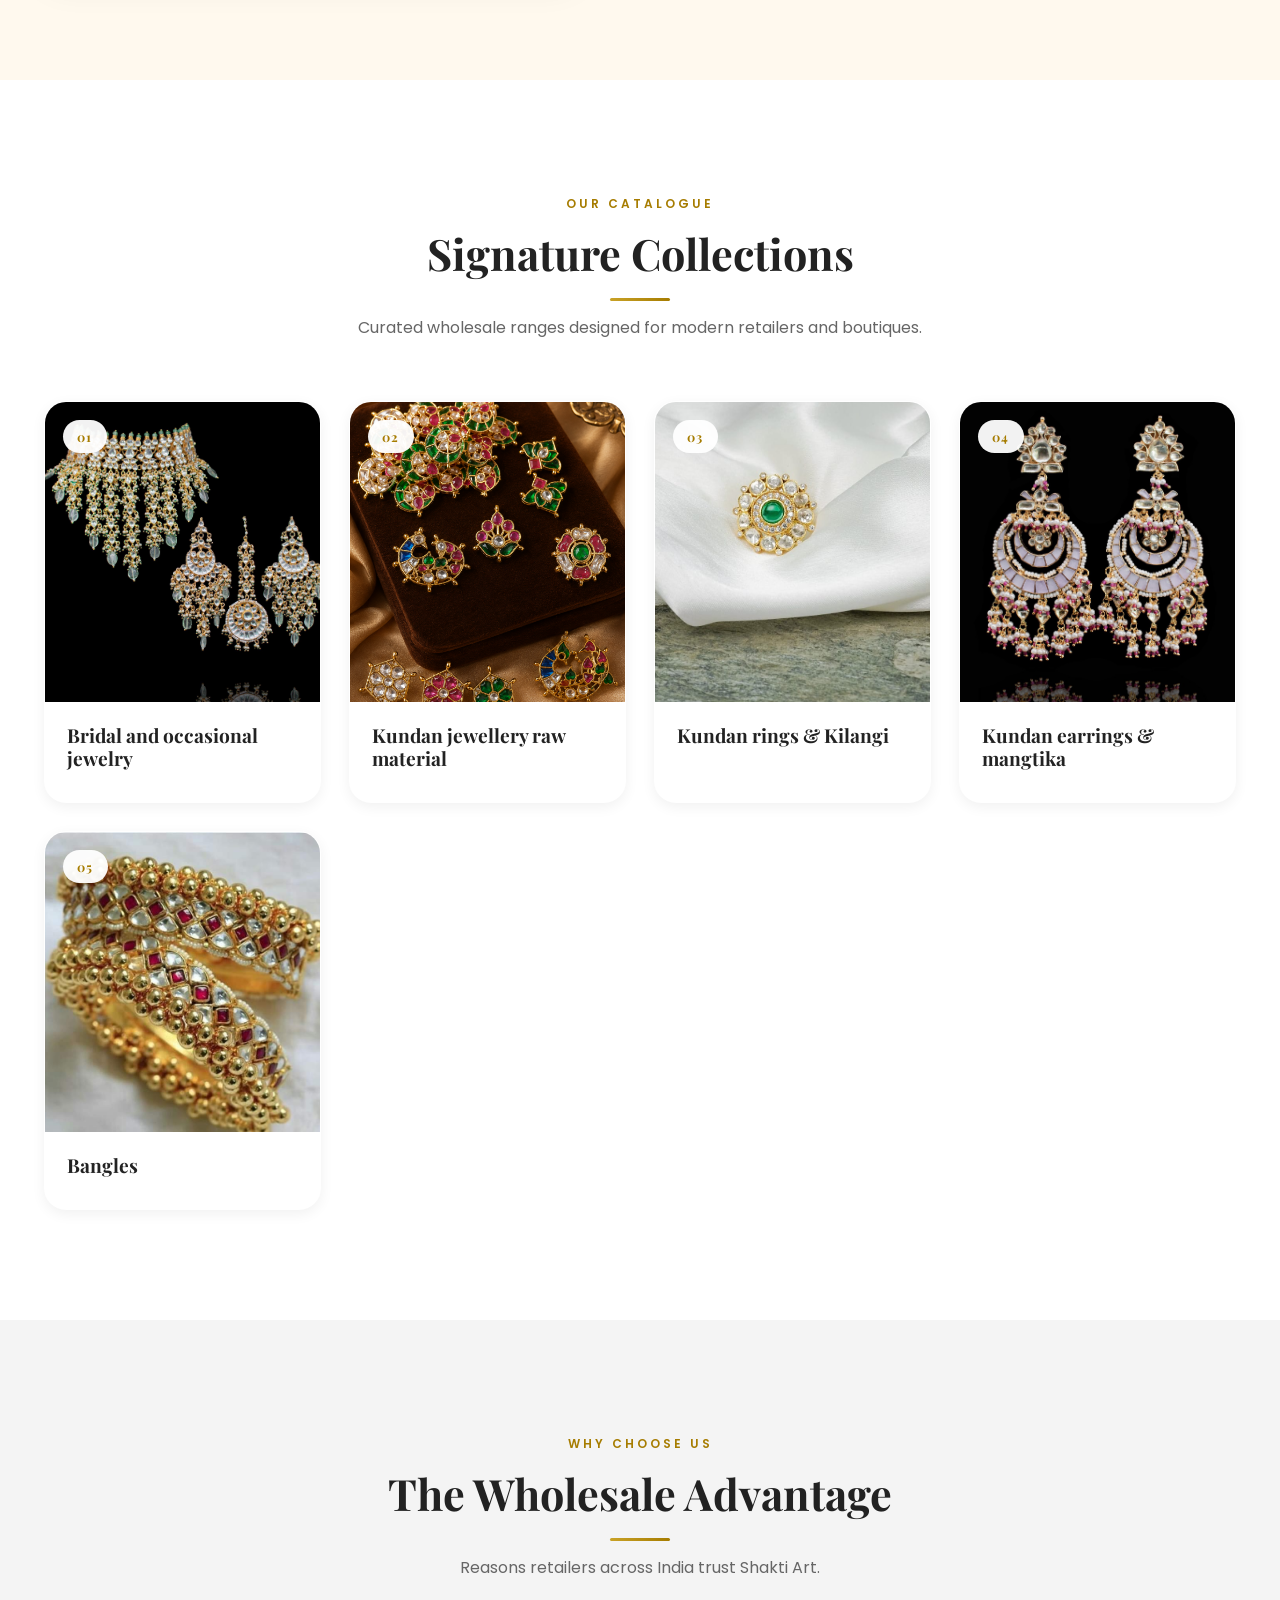
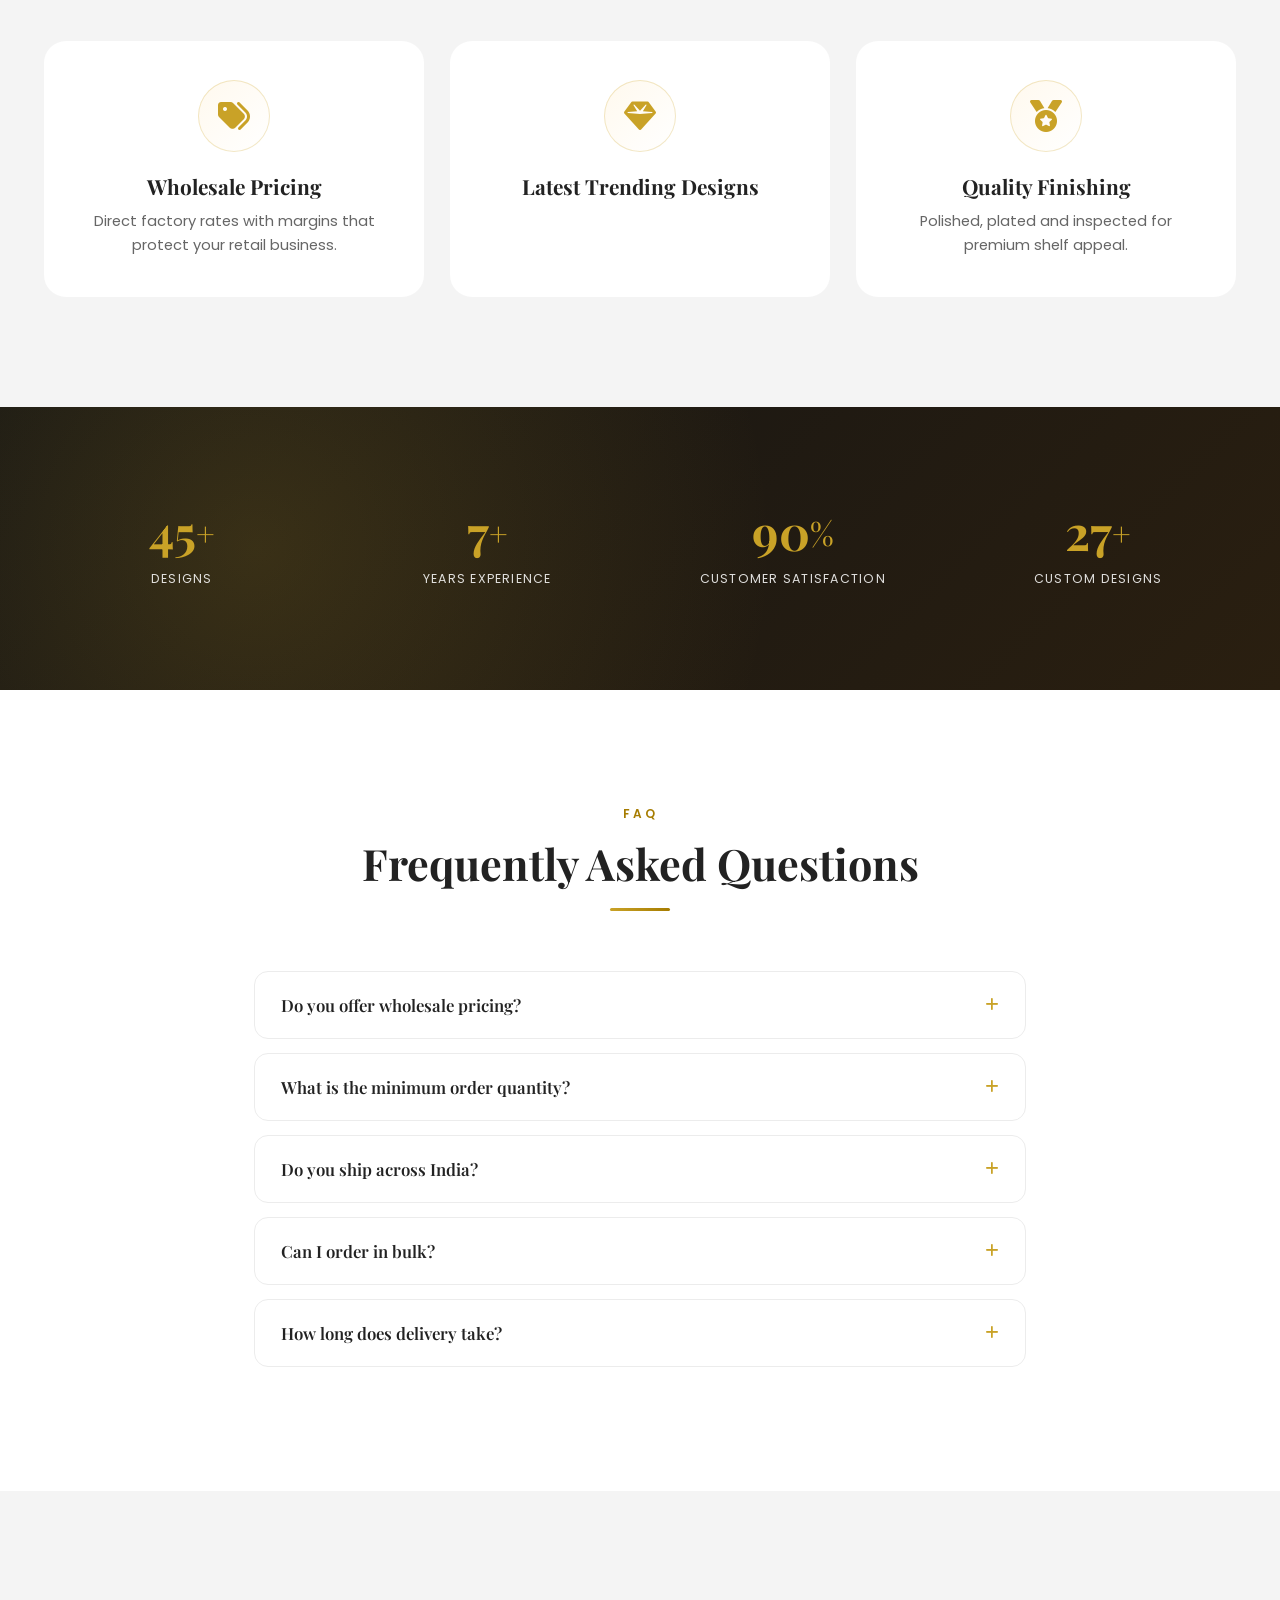
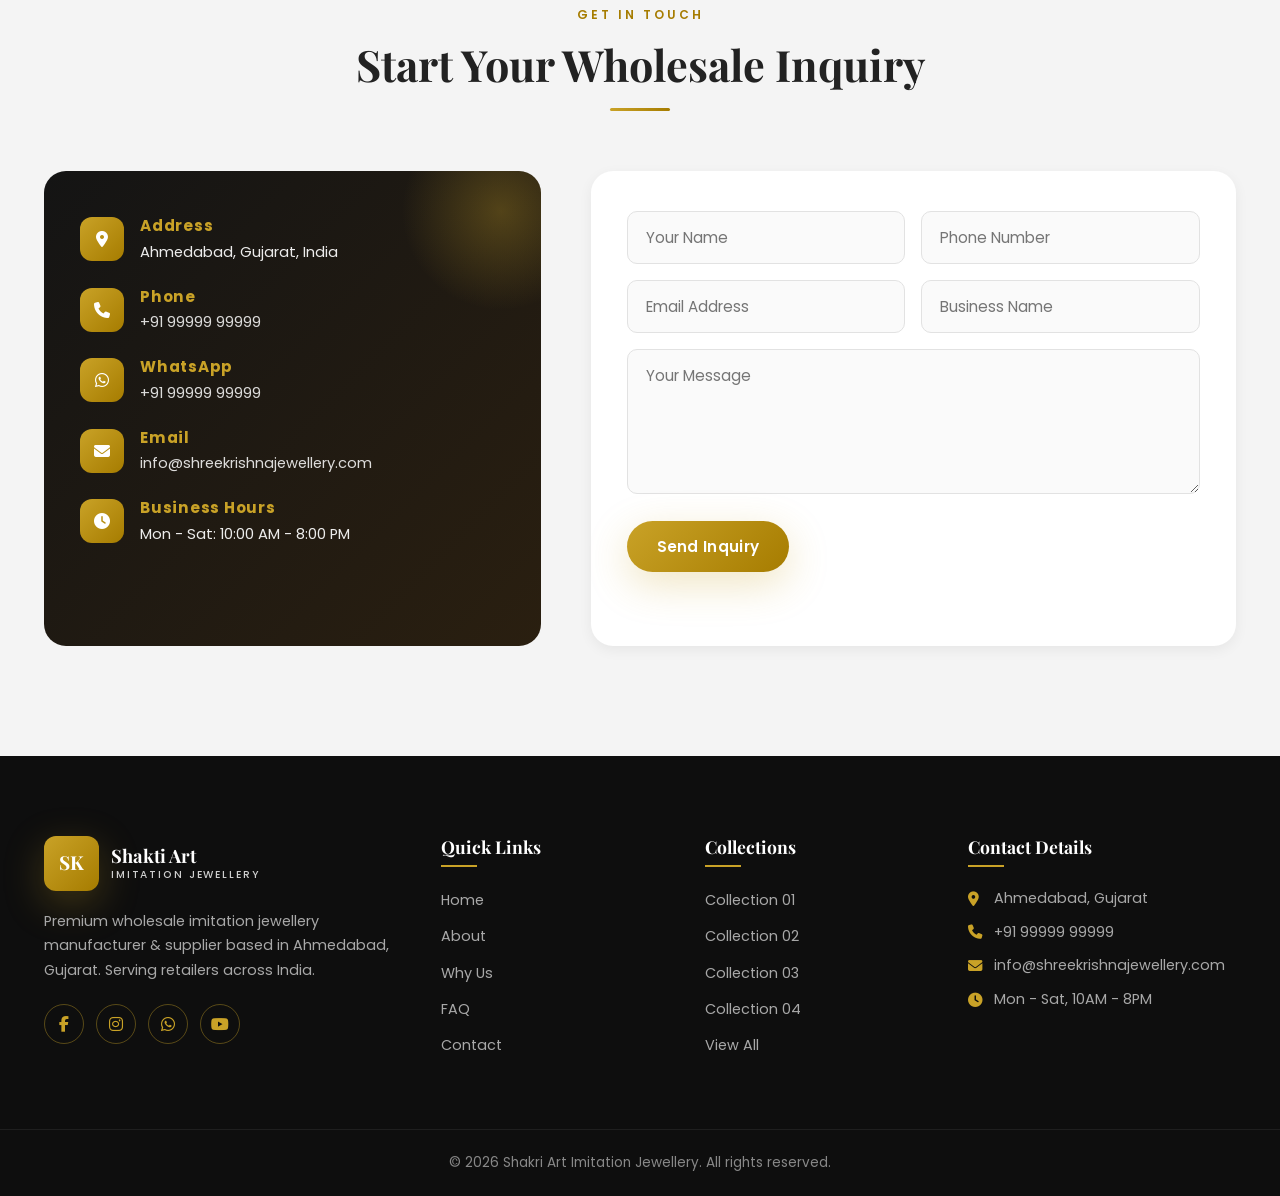
==== commit b065f507: "Updated website" ====
--- a/index.html
+++ b/index.html
@@ -17,7 +17,7 @@
     <div class="loader-ring">
       <span></span><span></span><span></span>
     </div>
-    <p class="loader-text">Shakti Art Imitation Jewellery</p>
+    <p class="loader-text">Shakti Art Jewellery</p>
   </div>
   <!-- NAVBAR -->
   <header class="navbar" id="navbar">
@@ -71,7 +71,7 @@
     <div class="container about-grid">
       <div class="about-image reveal">
         <img src="images/about.png" alt="Premium jewellery showcase" />
-        <div class="about-image-badge"><span>8+</span><small>Years of Trust</small></div>
+       <!-- <div class="about-image-badge"><span>8+</span><small>Years of Trust</small></div>-->
       </div>
       <div class="about-text reveal">
         <span class="eyebrow">About Us</span>
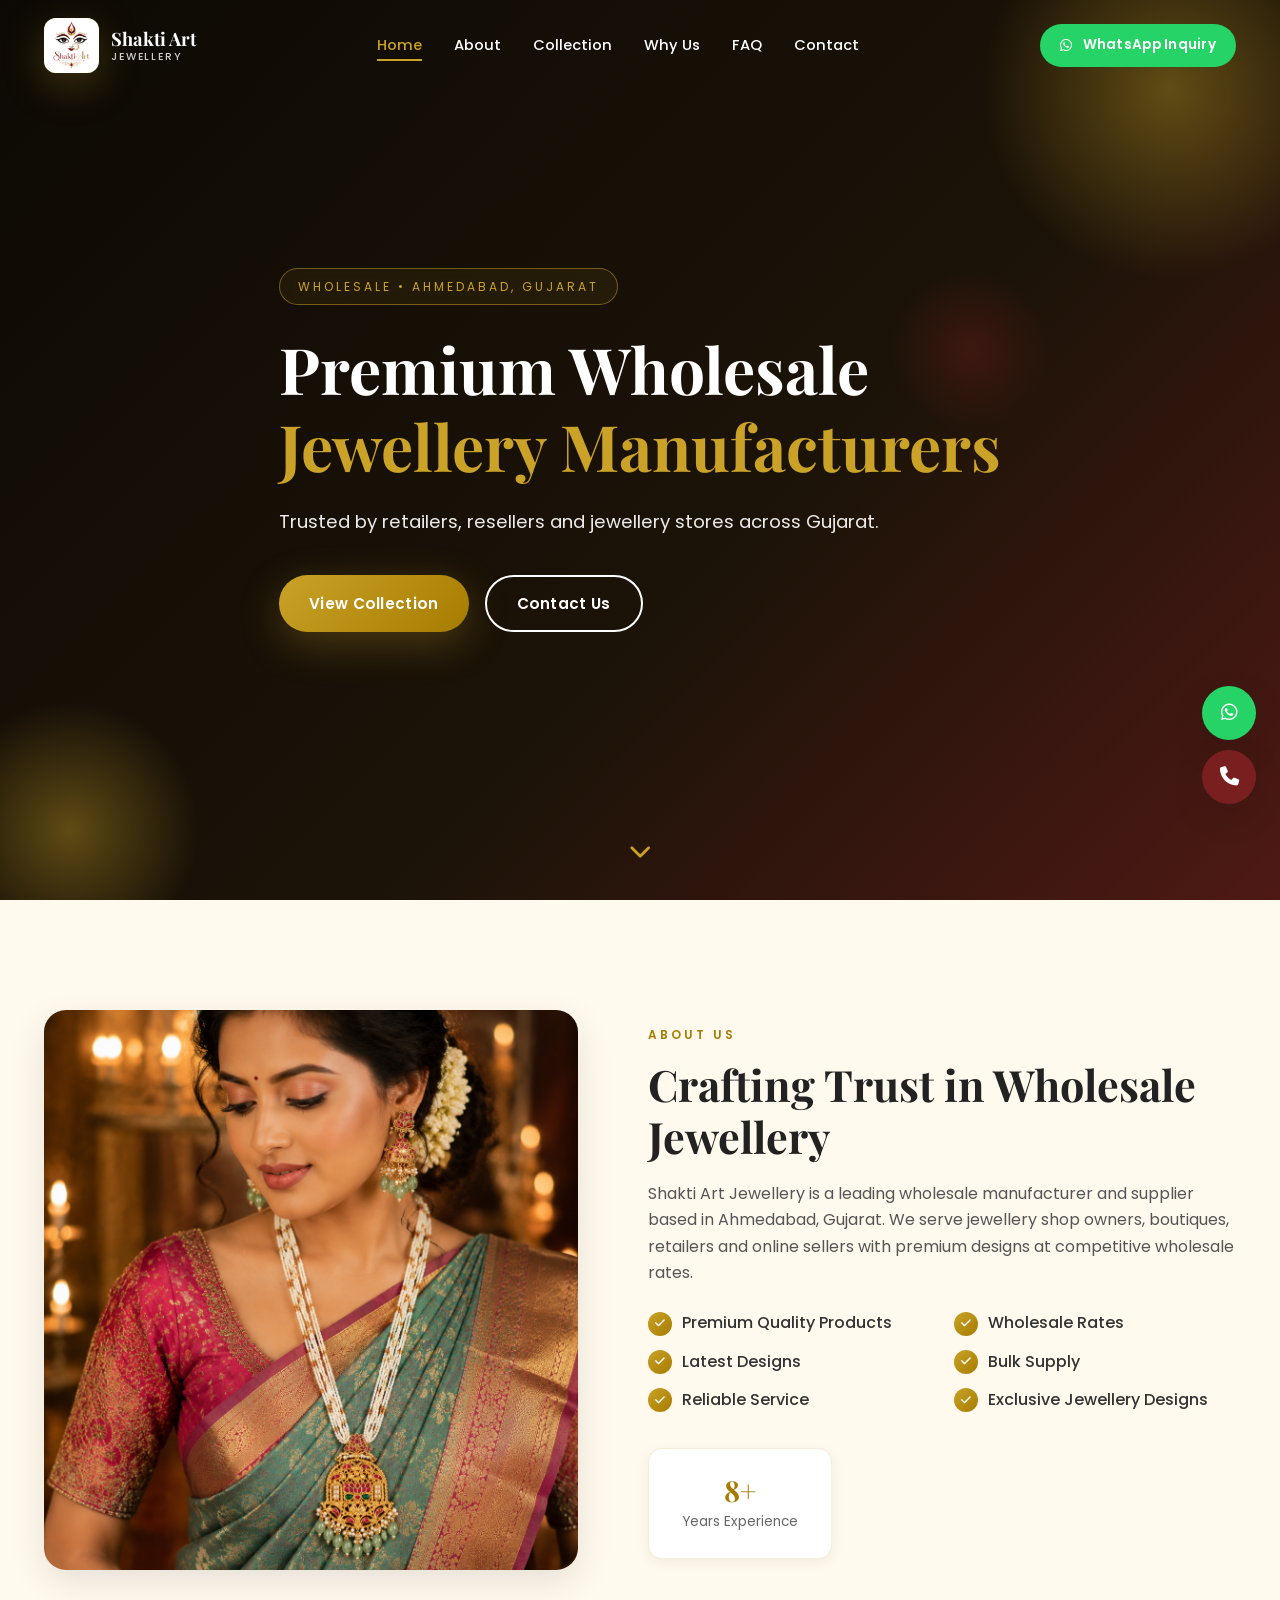
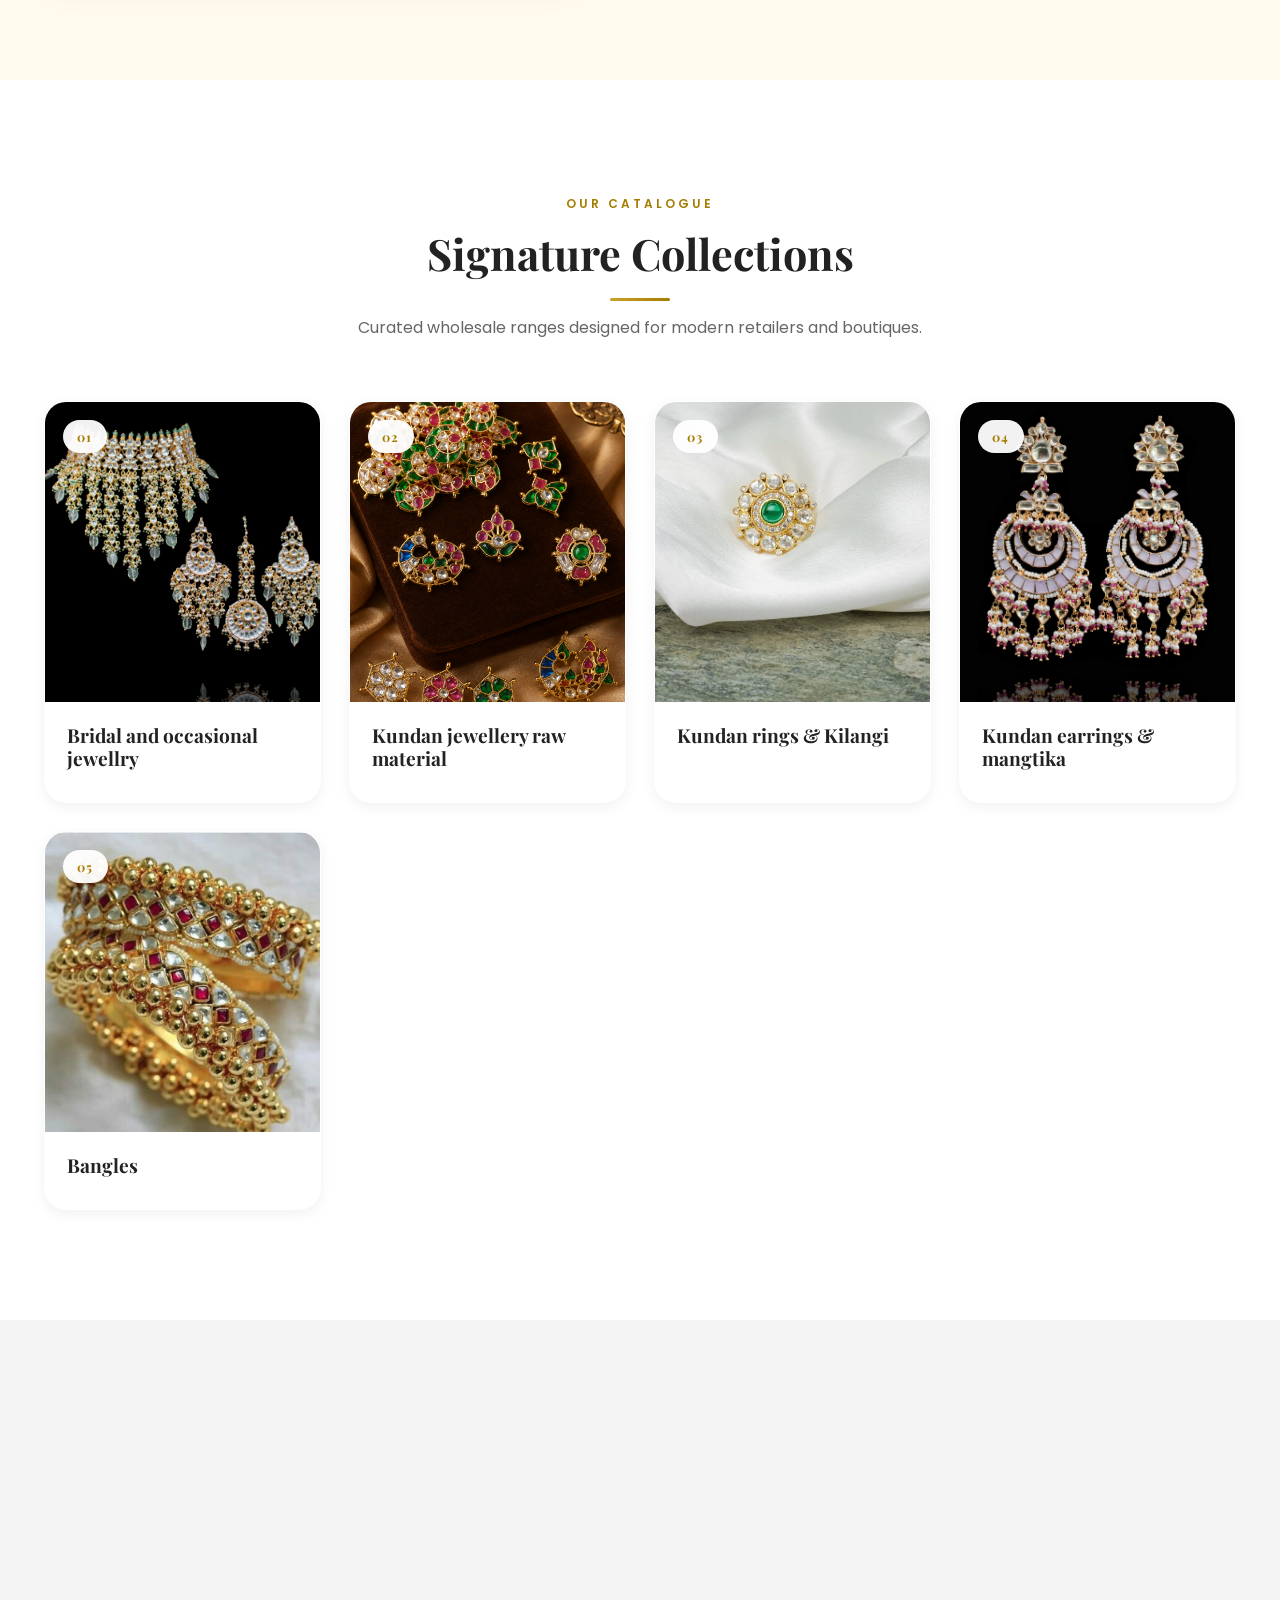
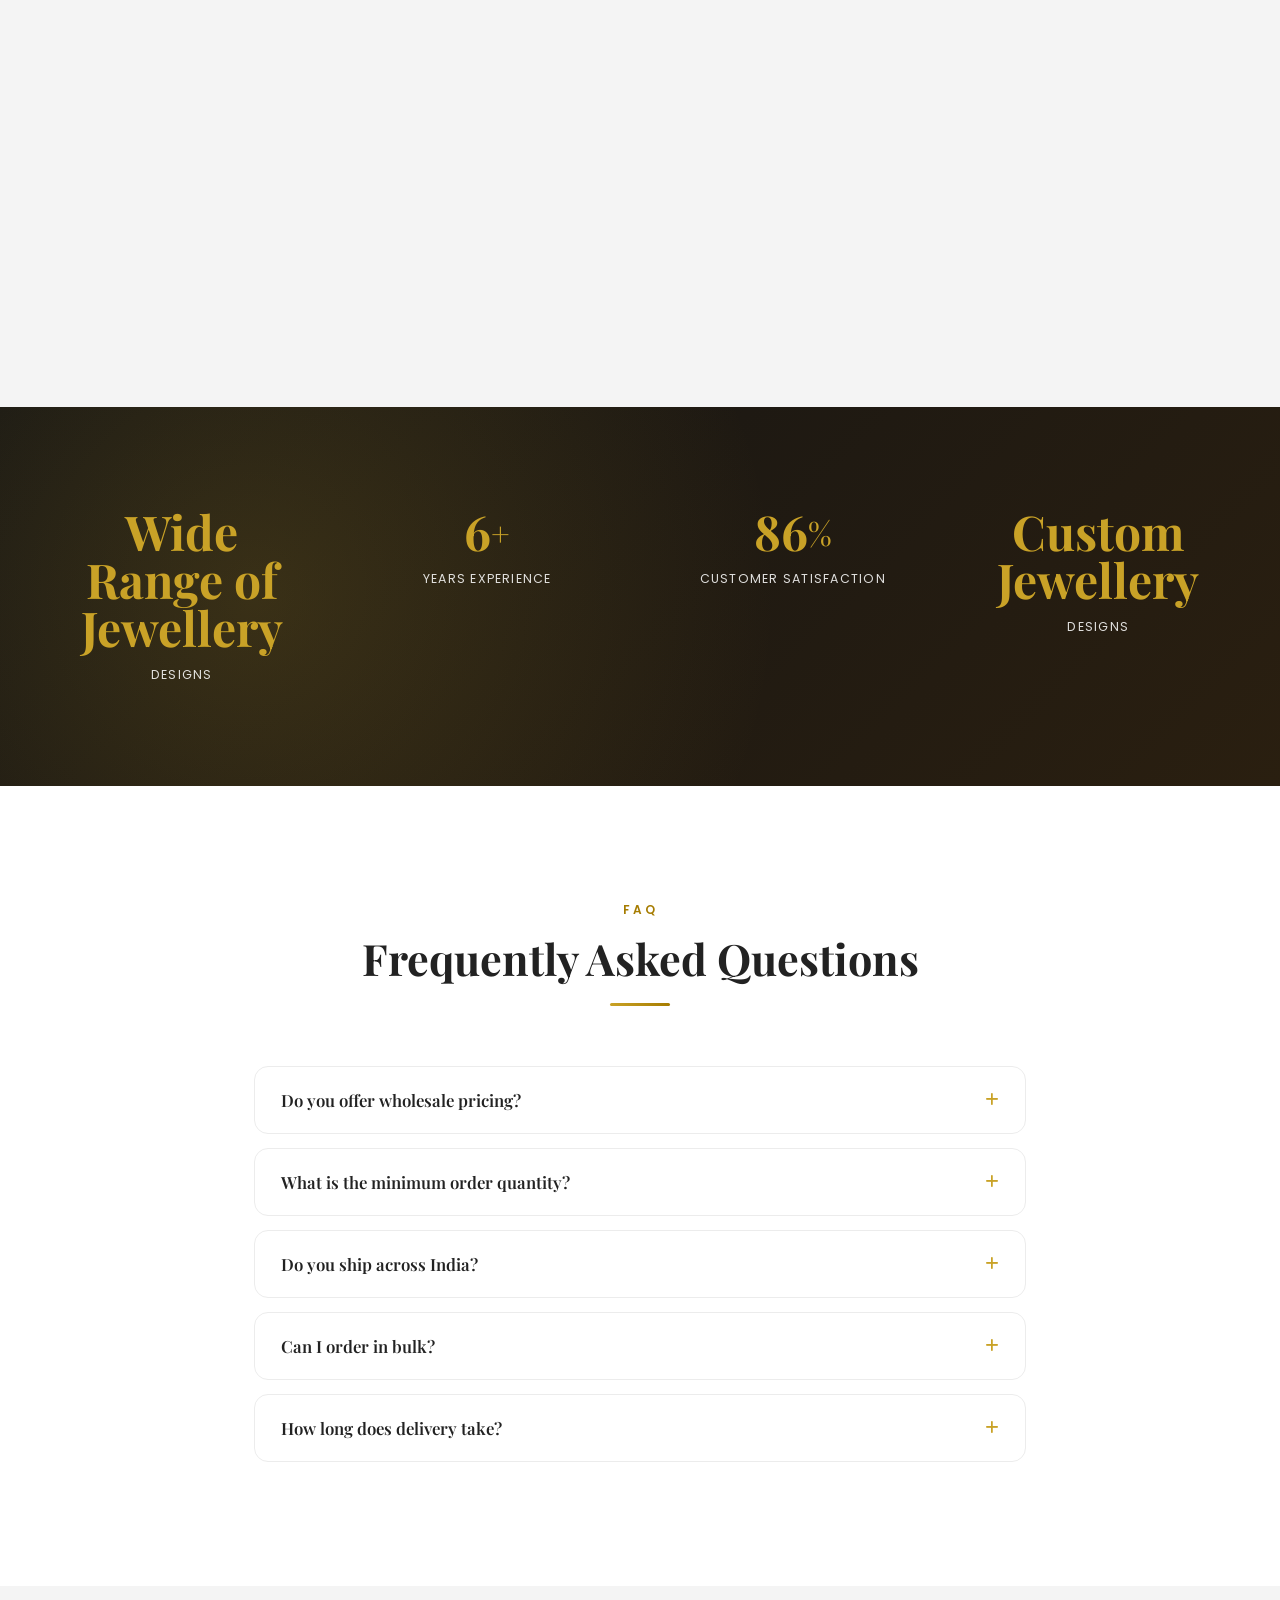
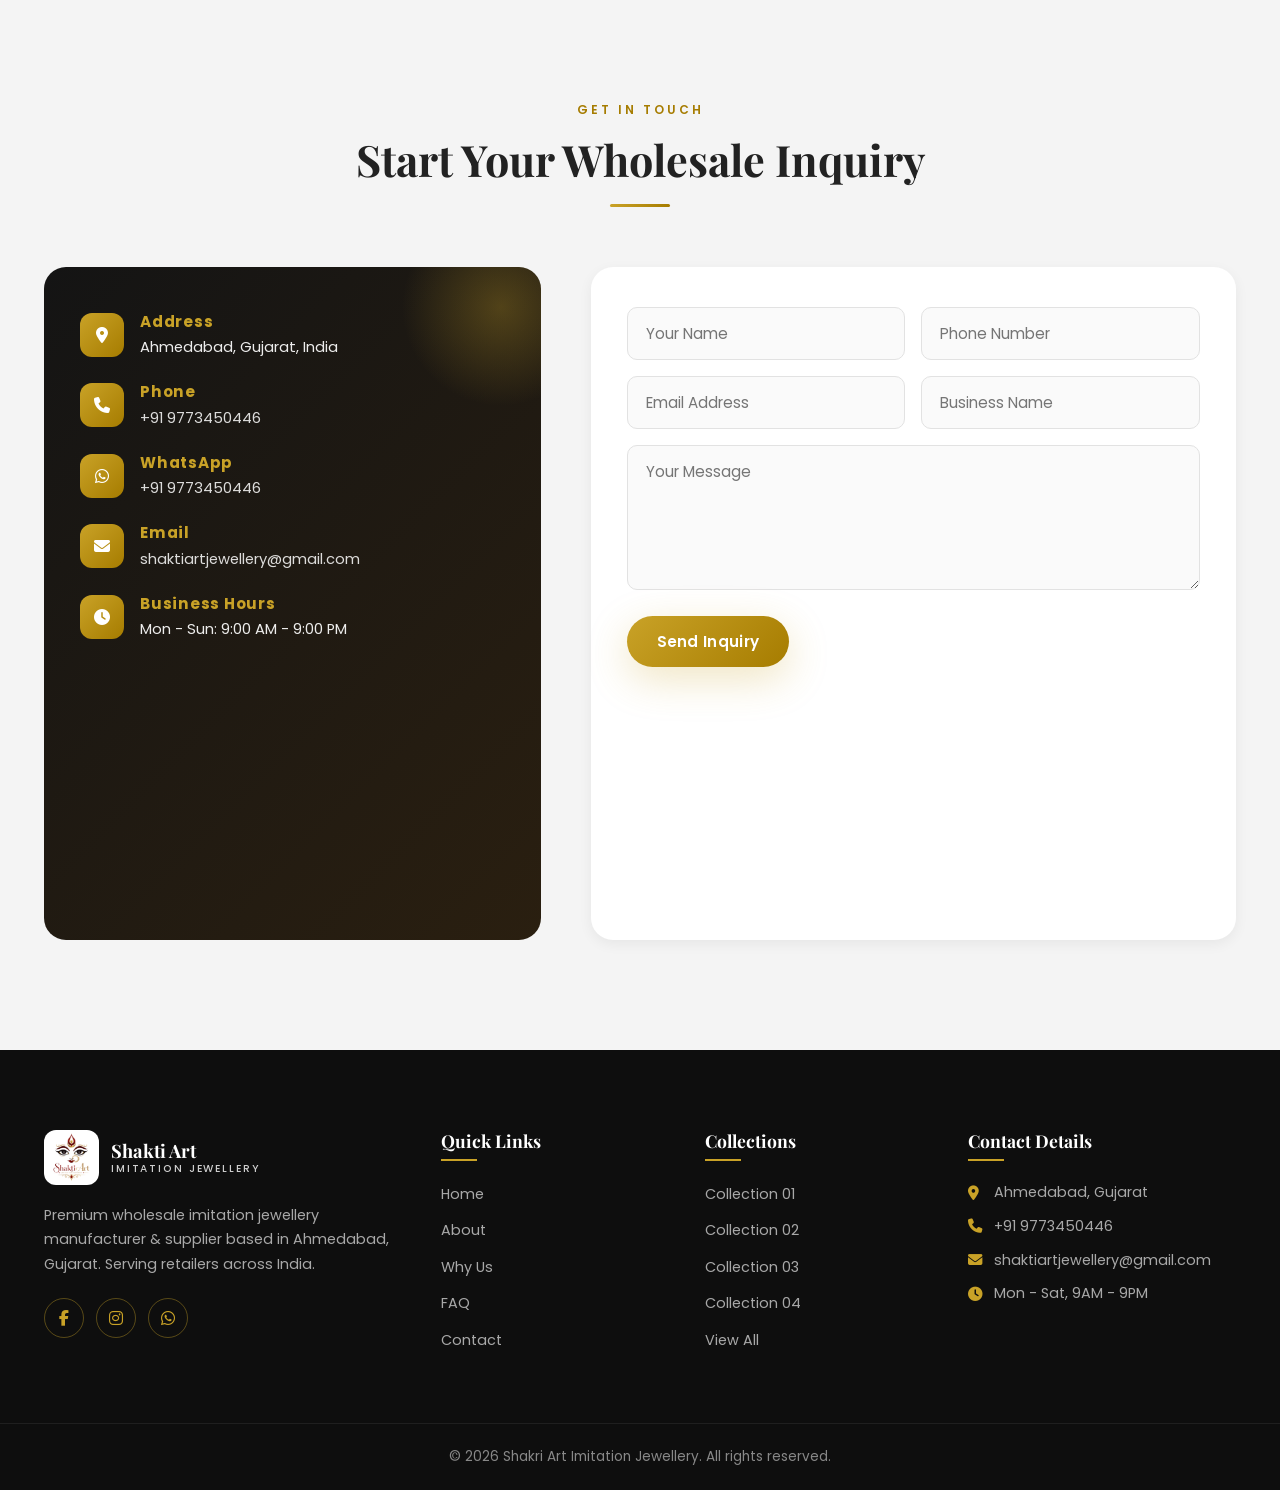
==== commit 8eff9c89: "Updated website" ====
--- a/index.html
+++ b/index.html
@@ -40,7 +40,7 @@
           <li><a href="#contact" class="nav-link">Contact</a></li>
         </ul>
       </nav>
-      <a href="https://wa.me/919999999999" class="btn btn-whatsapp nav-cta" target="_blank" rel="noopener">
+      <a href="https://wa.me/919773450446" class="btn btn-whatsapp nav-cta" target="_blank" rel="noopener">
         <i class="fab fa-whatsapp"></i> WhatsApp Inquiry
       </a>
       <button class="hamburger" id="hamburger" aria-label="Menu">
@@ -57,7 +57,7 @@
     <div class="hero-deco deco-3"></div>
     <div class="container hero-content reveal">
       <span class="hero-eyebrow">Wholesale • Ahmedabad, Gujarat</span>
-      <h1>Premium Wholesale<br/><span class="gold">Jewellery</span></h1>
+      <h1>Premium Wholesale<br/><span class="gold">Jewellery Manufacturers</span></h1>
       <p>Trusted by retailers, resellers and jewellery stores across Gujarat.</p>
       <div class="hero-actions">
         <a href="#collection" class="btn btn-primary">View Collection</a>
@@ -83,10 +83,11 @@
           <li><i class="fas fa-check"></i> Latest Designs</li>
           <li><i class="fas fa-check"></i> Bulk Supply</li>
           <li><i class="fas fa-check"></i> Reliable Service</li>
+          <li><i class="fas fa-check"></i> Exclusive Jewellery Designs</li> 
         </ul>
         <div class="about-stats">
           <div class="stat-card"><h3>8+</h3><p>Years Experience</p></div>
-          <div class="stat-card"><h3>50+</h3><p>Designs</p></div>
+         
         </div>
       </div>
     </div>
@@ -120,34 +121,12 @@
   <!-- STATS -->
   <section class="stats">
     <div class="container stats-grid">
-      <div class="stat reveal"><h3 class="counter" data-target="50">0</h3><span>+</span><p>Designs</p></div>
+      <div class="stat reveal"><h3>Wide Range of Jewellery</h3><p>Designs</p></div>
       <div class="stat reveal"><h3 class="counter" data-target="8">0</h3><span>+</span><p>Years Experience</p></div>
       <div class="stat reveal"><h3 class="counter" data-target="100">0</h3><span>%</span><p>Customer Satisfaction</p></div>
-      <div class="stat reveal"><h3 class="counter" data-target="30">0</h3><span>+</span><p>Custom Designs</p></div>
-    </div>
-  </section>
-  <!-- GALLERY 
-  <section class="section gallery" id="gallery">
-    <div class="container">
-      <div class="section-head reveal">
-        <span class="eyebrow">Gallery</span>
-        <h2>A Glimpse of Our Craft</h2>
-        <p>Browse selected pieces from our wholesale catalogue.</p>
-      </div>
-      <div class="gallery-filters" id="galleryFilters">
-        <button class="filter-btn active" data-filter="all">All</button>
-        <button class="filter-btn" data-filter="featured">Featured</button>
-        <button class="filter-btn" data-filter="premium">Premium</button>
-        <button class="filter-btn" data-filter="trending">Trending</button>
-      </div>
-      <div class="gallery-grid" id="galleryGrid"></div>
-    </div>
-  </section>-->
-  <!-- LIGHTBOX 
-  <div class="lightbox" id="lightbox">
-    <span class="lightbox-close" id="lightboxClose">&times;</span>
-    <img id="lightboxImg" src="" alt="Preview" />
-  </div>-->
+      <div class="stat reveal"><h3>Custom Jewellery</h3><p>Designs</p></div>
+    </div>
+  </section>
   <!-- FAQ -->
   <section class="section faq" id="faq">
     <div class="container faq-wrap">
@@ -157,10 +136,10 @@
       </div>
       <div class="faq-list" id="faqList">
         <div class="faq-item"><button class="faq-q">Do you offer wholesale pricing?<i class="fas fa-plus"></i></button><div class="faq-a"><p>Yes, we exclusively serve wholesale buyers — retailers, boutiques, resellers and bulk buyers — at competitive factory rates.</p></div></div>
-        <div class="faq-item"><button class="faq-q">What is the minimum order quantity?<i class="fas fa-plus"></i></button><div class="faq-a"><p>Our MOQ varies by collection. Contact our team via WhatsApp for the latest catalogue and pricing.</p></div></div>
+        <div class="faq-item"><button class="faq-q">What is the minimum order quantity?<i class="fas fa-plus"></i></button><div class="faq-a"><p>Our MOQ varies by collection. Contact us via WhatsApp for the latest catalogue and pricing.</p></div></div>
         <div class="faq-item"><button class="faq-q">Do you ship across India?<i class="fas fa-plus"></i></button><div class="faq-a"><p>Yes, we dispatch pan-India through trusted courier and transport partners with safe packaging.</p></div></div>
         <div class="faq-item"><button class="faq-q">Can I order in bulk?<i class="fas fa-plus"></i></button><div class="faq-a"><p>Absolutely. Bulk orders receive dedicated support, priority dispatch and the best wholesale pricing.</p></div></div>
-        <div class="faq-item"><button class="faq-q">How long does delivery take?<i class="fas fa-plus"></i></button><div class="faq-a"><p>Within Gujarat: 2-3 business days. Pan-India: 4-7 business days depending on location.</p></div></div>
+        <div class="faq-item"><button class="faq-q">How long does delivery take?<i class="fas fa-plus"></i></button><div class="faq-a"><p>Within Gujarat: 10-15 business days. Pan-India: 12-15 business days depending on location.</p></div></div>
       </div>
     </div>
   </section>
@@ -174,10 +153,11 @@
       <div class="contact-grid">
         <div class="contact-info reveal">
           <div class="info-item"><i class="fas fa-location-dot"></i><div><h4>Address</h4><p>Ahmedabad, Gujarat, India</p></div></div>
-          <div class="info-item"><i class="fas fa-phone"></i><div><h4>Phone</h4><p><a href="tel:+919999999999">+91 99999 99999</a></p></div></div>
-          <div class="info-item"><i class="fab fa-whatsapp"></i><div><h4>WhatsApp</h4><p><a href="https://wa.me/919999999999">+91 99999 99999</a></p></div></div>
-          <div class="info-item"><i class="fas fa-envelope"></i><div><h4>Email</h4><p><a href="mailto:info@shreekrishnajewellery.com">info@shreekrishnajewellery.com</a></p></div></div>
-          <div class="info-item"><i class="fas fa-clock"></i><div><h4>Business Hours</h4><p>Mon - Sat: 10:00 AM - 8:00 PM</p></div></div>
+          <div class="info-item"><i class="fas fa-phone"></i><div><h4>Phone</h4><p><a href="tel:+919773450446">+91 9773450446</a></p></div></div>
+          <div class="info-item"><i class="fab fa-whatsapp"></i><div><h4>WhatsApp</h4><p><a href="https://wa.me/919773450446">+91 9773450446</a></p></div></div>
+          <div class="info-item"><i class="fas fa-envelope"></i><div><h4>Email</h4><p><a href="mailto:shaktiartjewellery@gmail.com">shaktiartjewellery@gmail.com</a></p></div></div>
+          <div class="info-item"><i class="fas fa-clock"></i><div><h4>Business Hours</h4><p>Mon - Sun: 9:00 AM - 9:00 PM</p></div></div>
+          <div class="map-box"><iframe src="https://www.google.com/maps/embed?pb=!1m18!1m12!1m3!1d3670.4508115291005!2d72.54639759999999!3d23.0805875!2m3!1f0!2f0!3f0!3m2!1i1024!2i768!4f13.1!3m3!1m2!1s0x395e832326cd8ec7%3A0xbe3db3c235d20217!2sShakti%20Art%20Jewellery!5e0!3m2!1sen!2sin!4v1784443190773!5m2!1sen!2sin" width="100%" height="220" style="border:0;" loading="lazy"></iframe></div>
         </div>
         <form class="contact-form reveal" id="contactForm" novalidate>
           <div class="form-row">
@@ -199,13 +179,12 @@
   <footer class="footer">
     <div class="container footer-grid">
       <div>
-        <div class="logo footer-logo"><span class="logo-mark">SK</span><span class="logo-text">Shakti Art <small>Imitation Jewellery</small></span></div>
+        <div class="logo footer-logo"><img src="images/ShaktiArt_logo_bg.png" alt="Shakti Art Jewellery Logo" class="footer-logo-img"><span class="logo-text">Shakti Art <small>Imitation Jewellery</small></span></div>
         <p class="footer-about">Premium wholesale imitation jewellery manufacturer & supplier based in Ahmedabad, Gujarat. Serving retailers across India.</p>
         <div class="socials">
-          <a href="#" aria-label="Facebook"><i class="fab fa-facebook-f"></i></a>
-          <a href="#" aria-label="Instagram"><i class="fab fa-instagram"></i></a>
-          <a href="#" aria-label="WhatsApp"><i class="fab fa-whatsapp"></i></a>
-          <a href="#" aria-label="YouTube"><i class="fab fa-youtube"></i></a>
+          <a href="https://www.facebook.com/share/1FSenjRgWp/" aria-label="Facebook"><i class="fab fa-facebook-f"></i></a>
+          <a href="https://www.instagram.com/shakti_art_ahm?igsh=eDl3N3lqYWc2bDVu" aria-label="Instagram"><i class="fab fa-instagram"></i></a>
+          <a href="https://wa.me/91977345044" aria-label="WhatsApp"><i class="fab fa-whatsapp"></i></a>
         </div>
       </div>
       <div>
@@ -220,9 +199,9 @@
         <h4>Contact Details</h4>
         <ul class="footer-contact">
           <li><i class="fas fa-location-dot"></i> Ahmedabad, Gujarat</li>
-          <li><i class="fas fa-phone"></i> +91 99999 99999</li>
-          <li><i class="fas fa-envelope"></i> info@shreekrishnajewellery.com</li>
-          <li><i class="fas fa-clock"></i> Mon - Sat, 10AM - 8PM</li>
+          <li><i class="fas fa-phone"></i> +91 9773450446</li>
+          <li><i class="fas fa-envelope"></i> shaktiartjewellery@gmail.com</li>
+          <li><i class="fas fa-clock"></i> Mon - Sat, 9AM - 9PM</li>
         </ul>
       </div>
     </div>
@@ -233,8 +212,8 @@
     </div>
   </footer>
   <!-- FLOATING BUTTONS -->
-  <a href="https://wa.me/919999999999" class="float-btn float-whatsapp" target="_blank" rel="noopener" aria-label="WhatsApp"><i class="fab fa-whatsapp"></i></a>
-  <a href="tel:+919999999999" class="float-btn float-call" aria-label="Call"><i class="fas fa-phone"></i></a>
+  <a href="https://wa.me/919773450446" class="float-btn float-whatsapp" target="_blank" rel="noopener" aria-label="WhatsApp"><i class="fab fa-whatsapp"></i></a>
+  <a href="tel:+919773450446" class="float-btn float-call" aria-label="Call"><i class="fas fa-phone"></i></a>
   <button class="float-btn float-top" id="backToTop" aria-label="Back to top"><i class="fas fa-arrow-up"></i></button>
   <script src="script.js"></script>
 </body>
--- a/style.css
+++ b/style.css
@@ -267,4 +267,10 @@
     height: 55px;
     object-fit: contain;
     border-radius: 12px; /* optional */
+}
+.footer-logo-img{
+    width: 55px;
+    height: 55px;
+    object-fit: contain;
+    border-radius: 12px;
 }
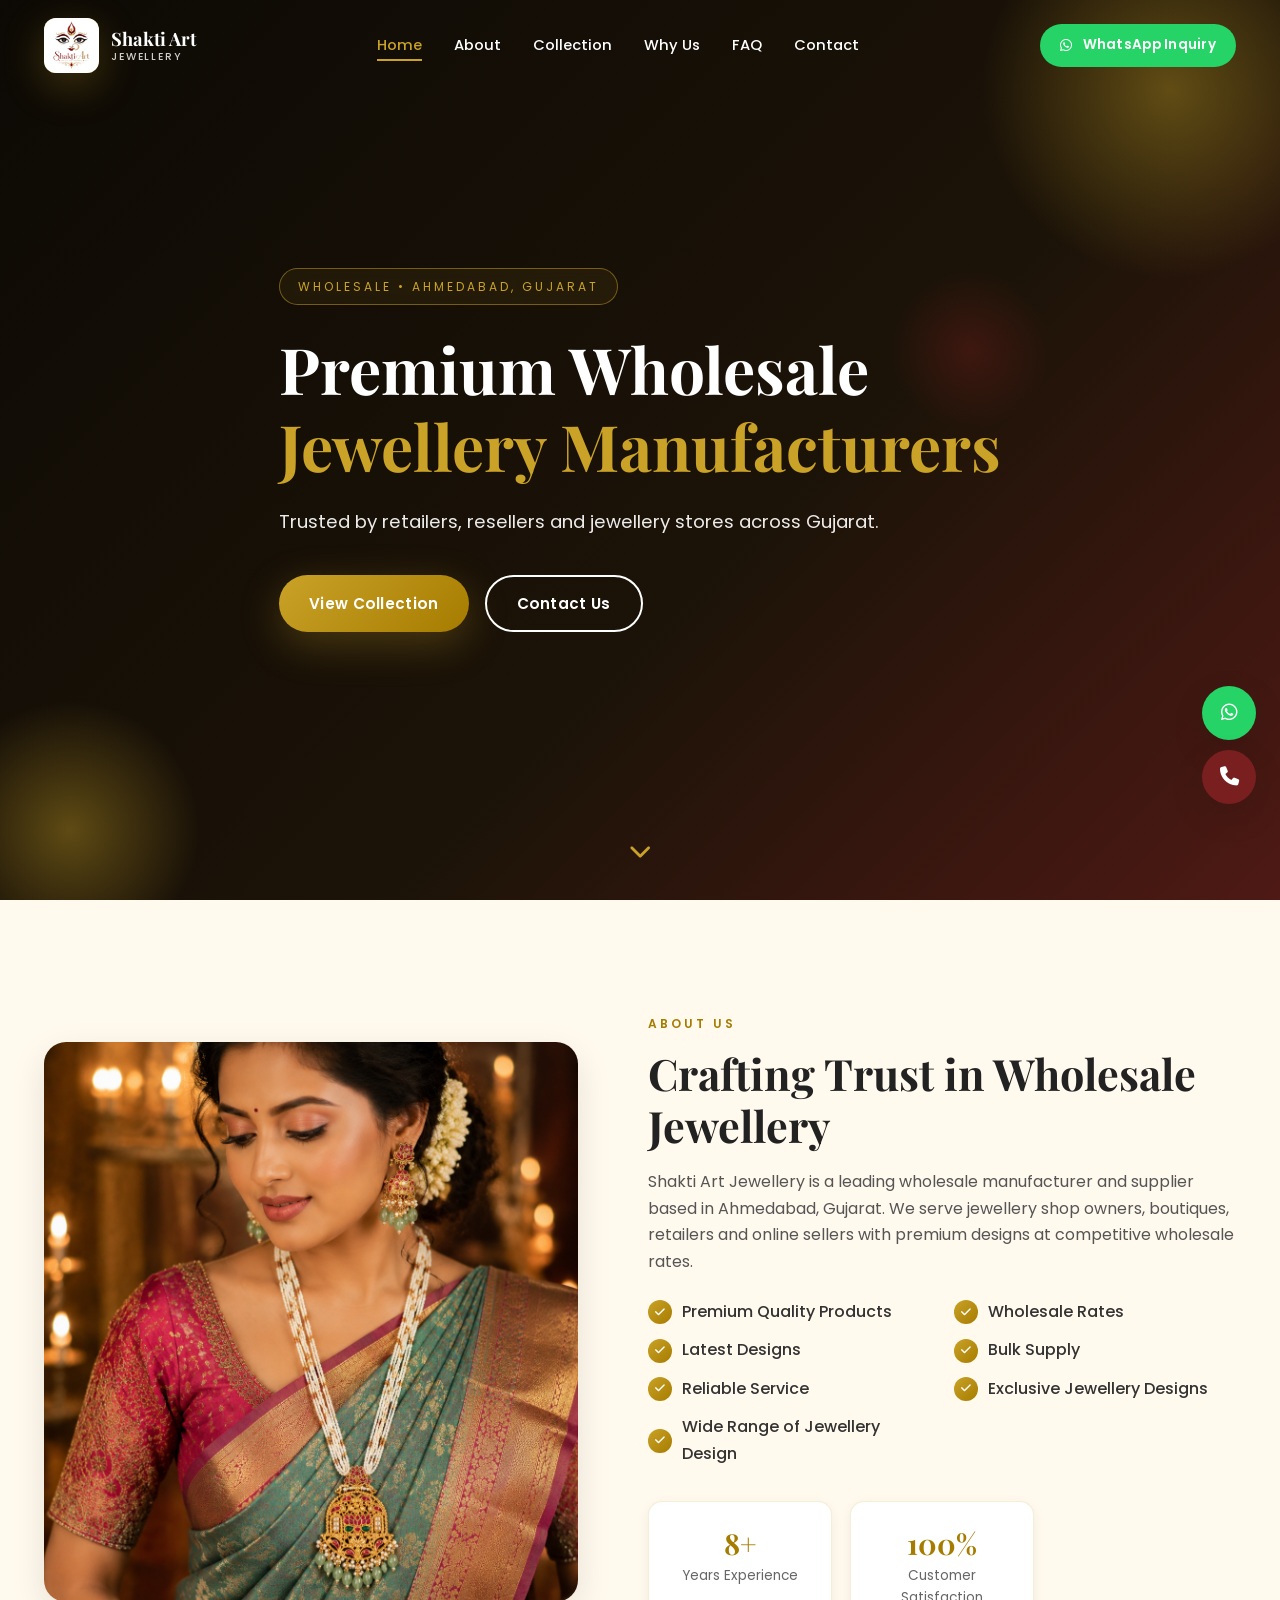
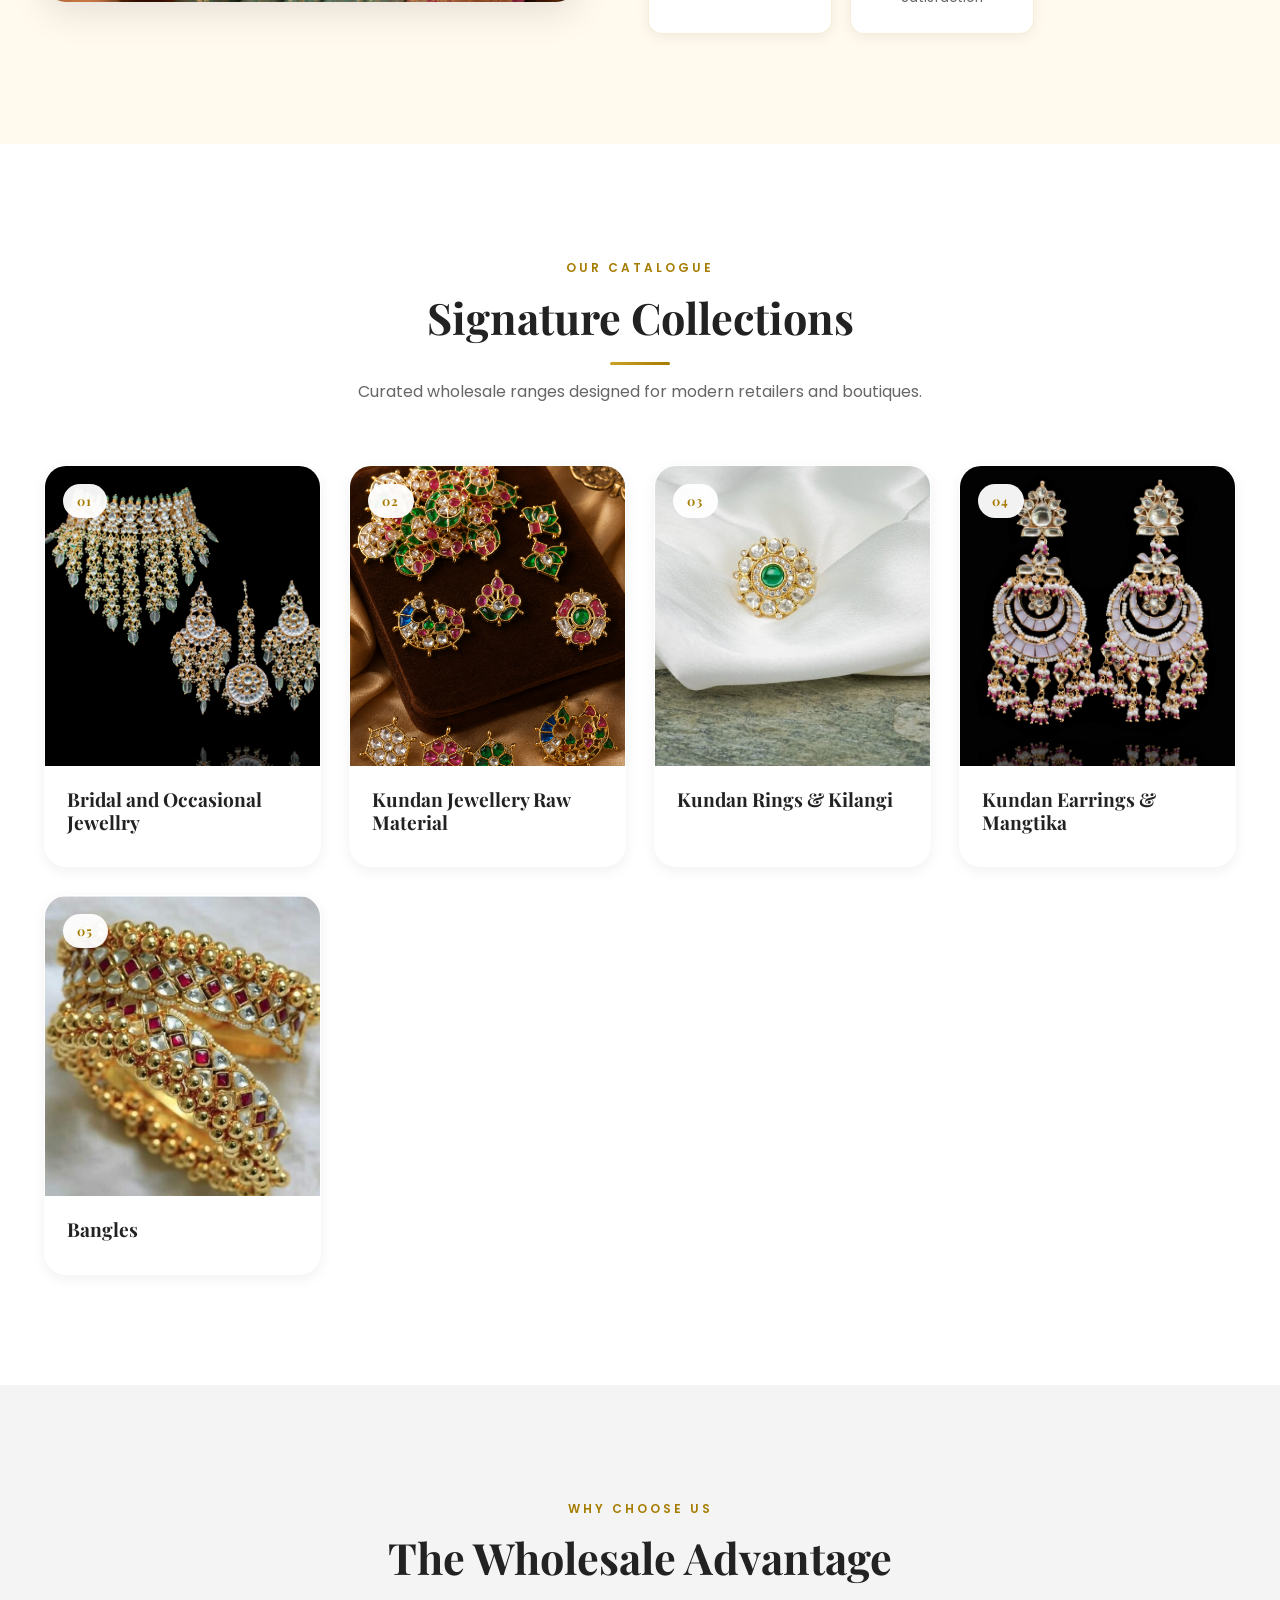
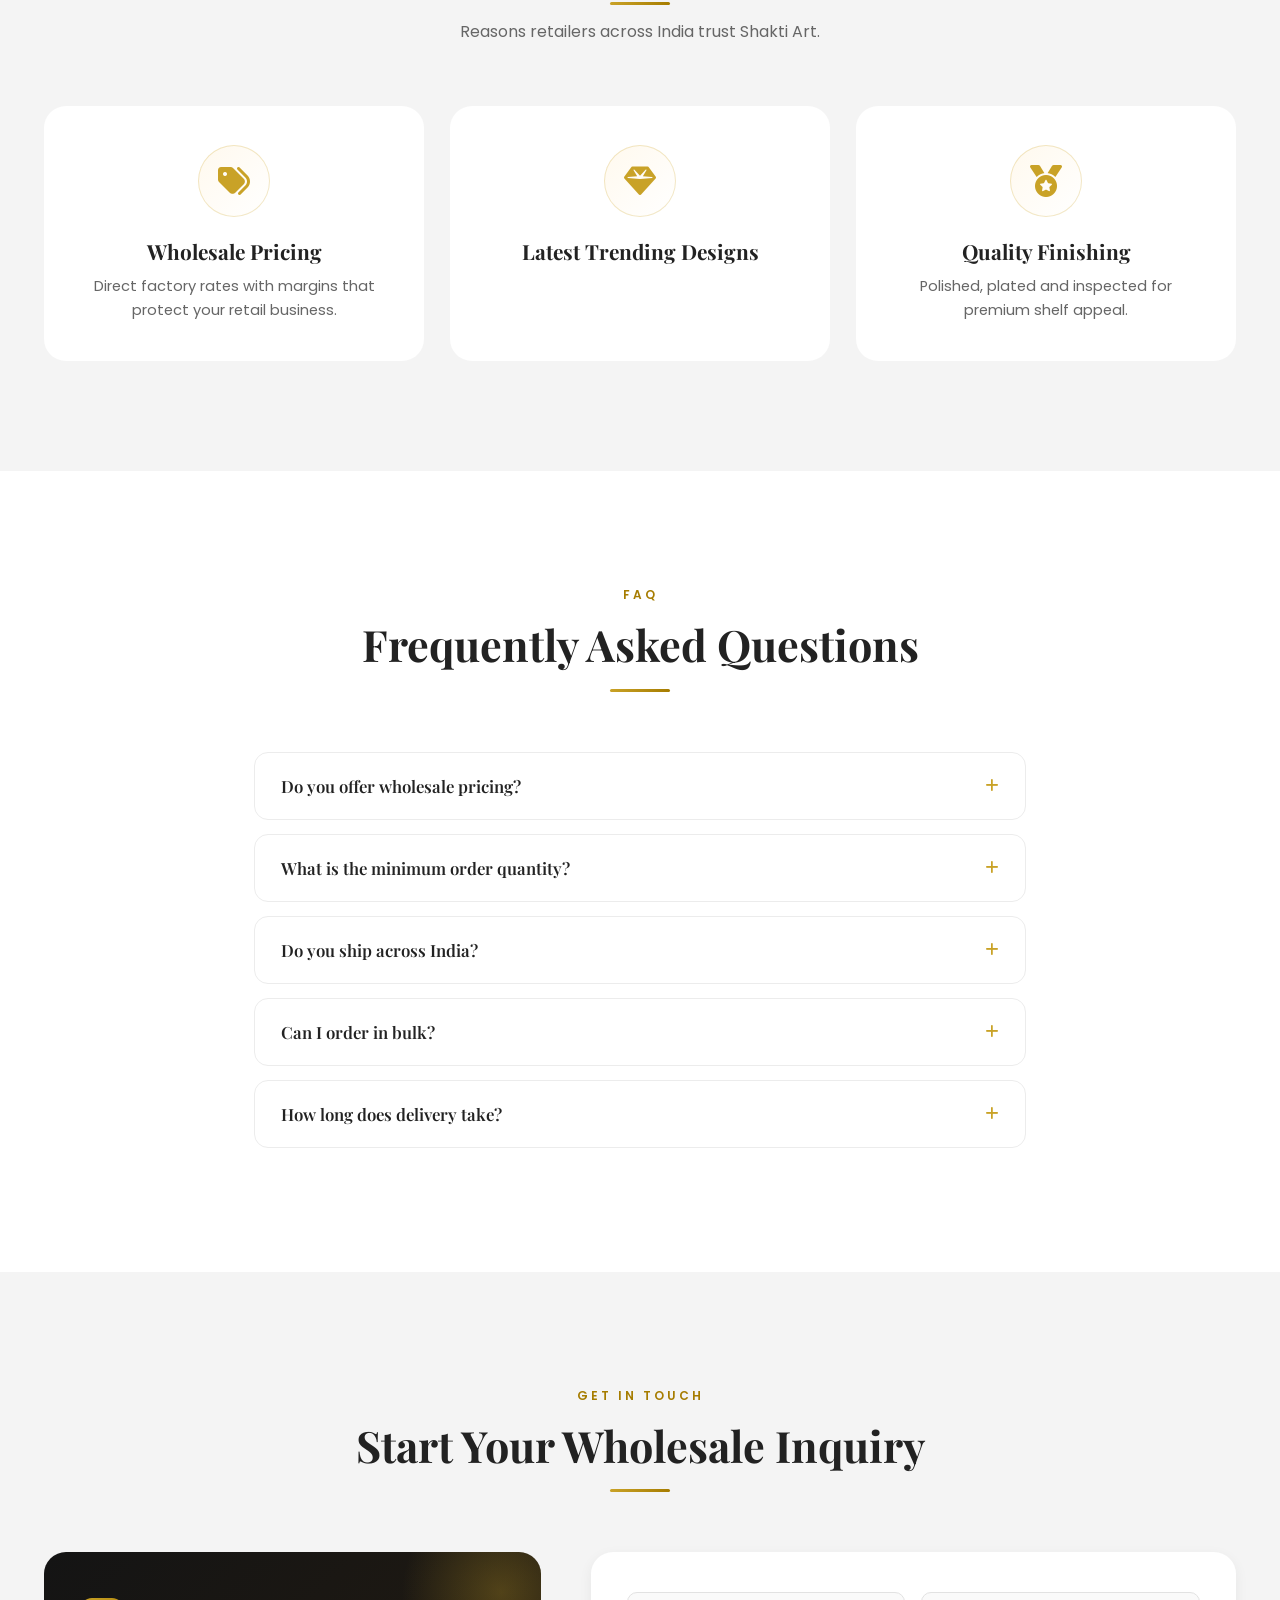
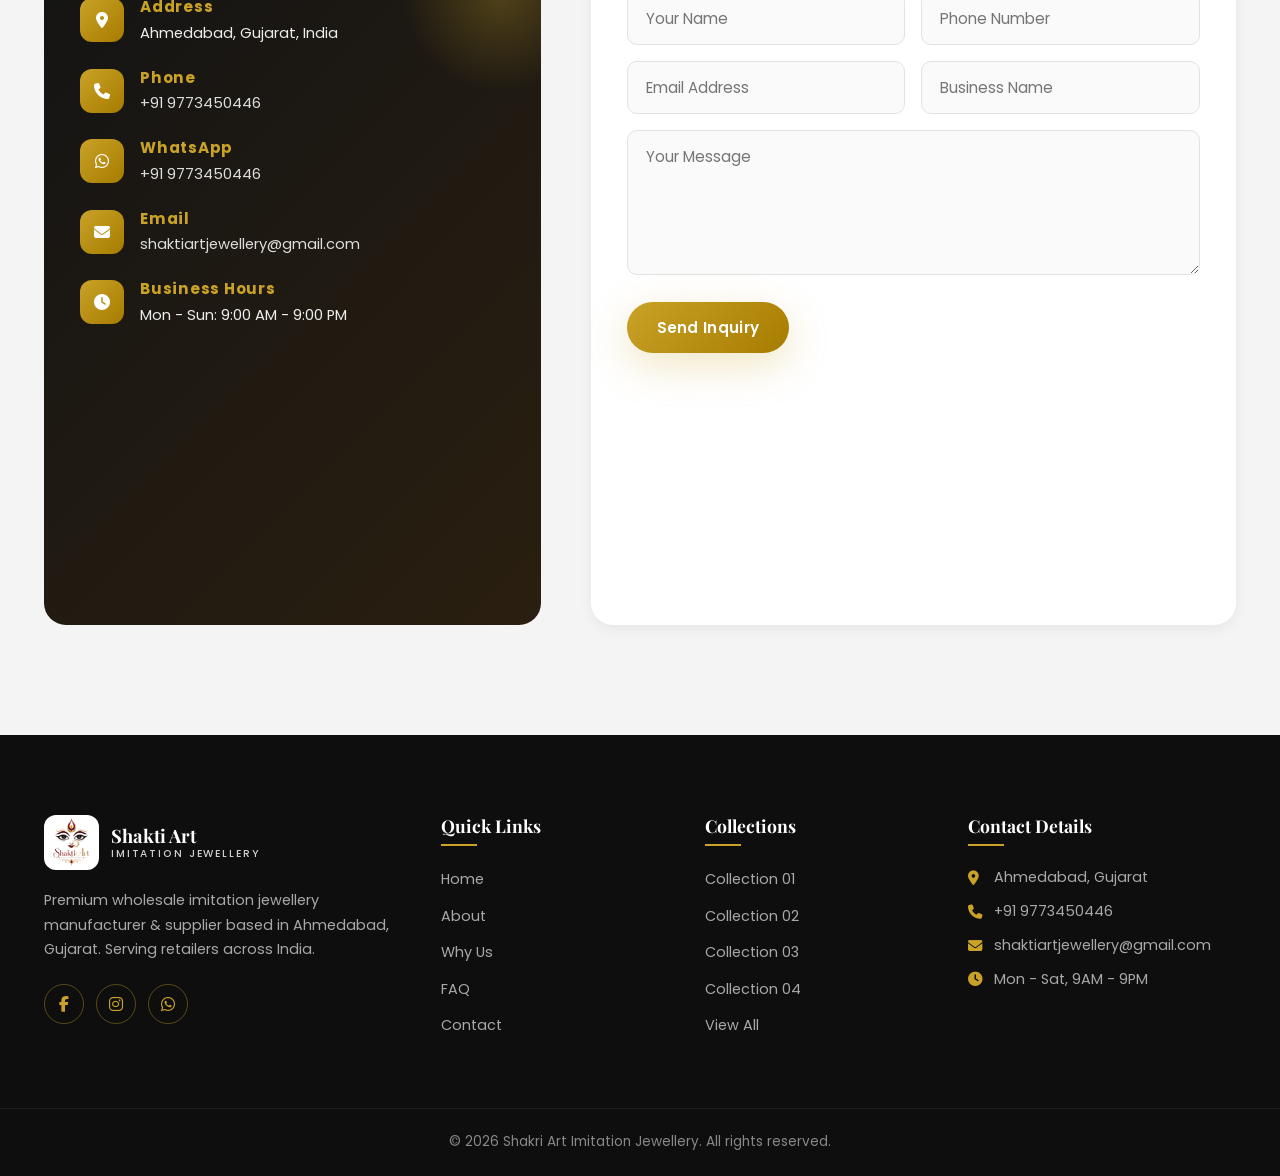
==== commit dfd50279: "Updated website" ====
--- a/index.html
+++ b/index.html
@@ -84,9 +84,11 @@
           <li><i class="fas fa-check"></i> Bulk Supply</li>
           <li><i class="fas fa-check"></i> Reliable Service</li>
           <li><i class="fas fa-check"></i> Exclusive Jewellery Designs</li> 
+          <li><i class="fas fa-check"></i> Wide Range of Jewellery Design</li>
         </ul>
         <div class="about-stats">
           <div class="stat-card"><h3>8+</h3><p>Years Experience</p></div>
+          <div class="stat-card"><h3>100%</h3><p>Customer Satisfaction</p></div>
          
         </div>
       </div>
@@ -118,15 +120,7 @@
       </div>
     </div>
   </section>
-  <!-- STATS -->
-  <section class="stats">
-    <div class="container stats-grid">
-      <div class="stat reveal"><h3>Wide Range of Jewellery</h3><p>Designs</p></div>
-      <div class="stat reveal"><h3 class="counter" data-target="8">0</h3><span>+</span><p>Years Experience</p></div>
-      <div class="stat reveal"><h3 class="counter" data-target="100">0</h3><span>%</span><p>Customer Satisfaction</p></div>
-      <div class="stat reveal"><h3>Custom Jewellery</h3><p>Designs</p></div>
-    </div>
-  </section>
+  
   <!-- FAQ -->
   <section class="section faq" id="faq">
     <div class="container faq-wrap">
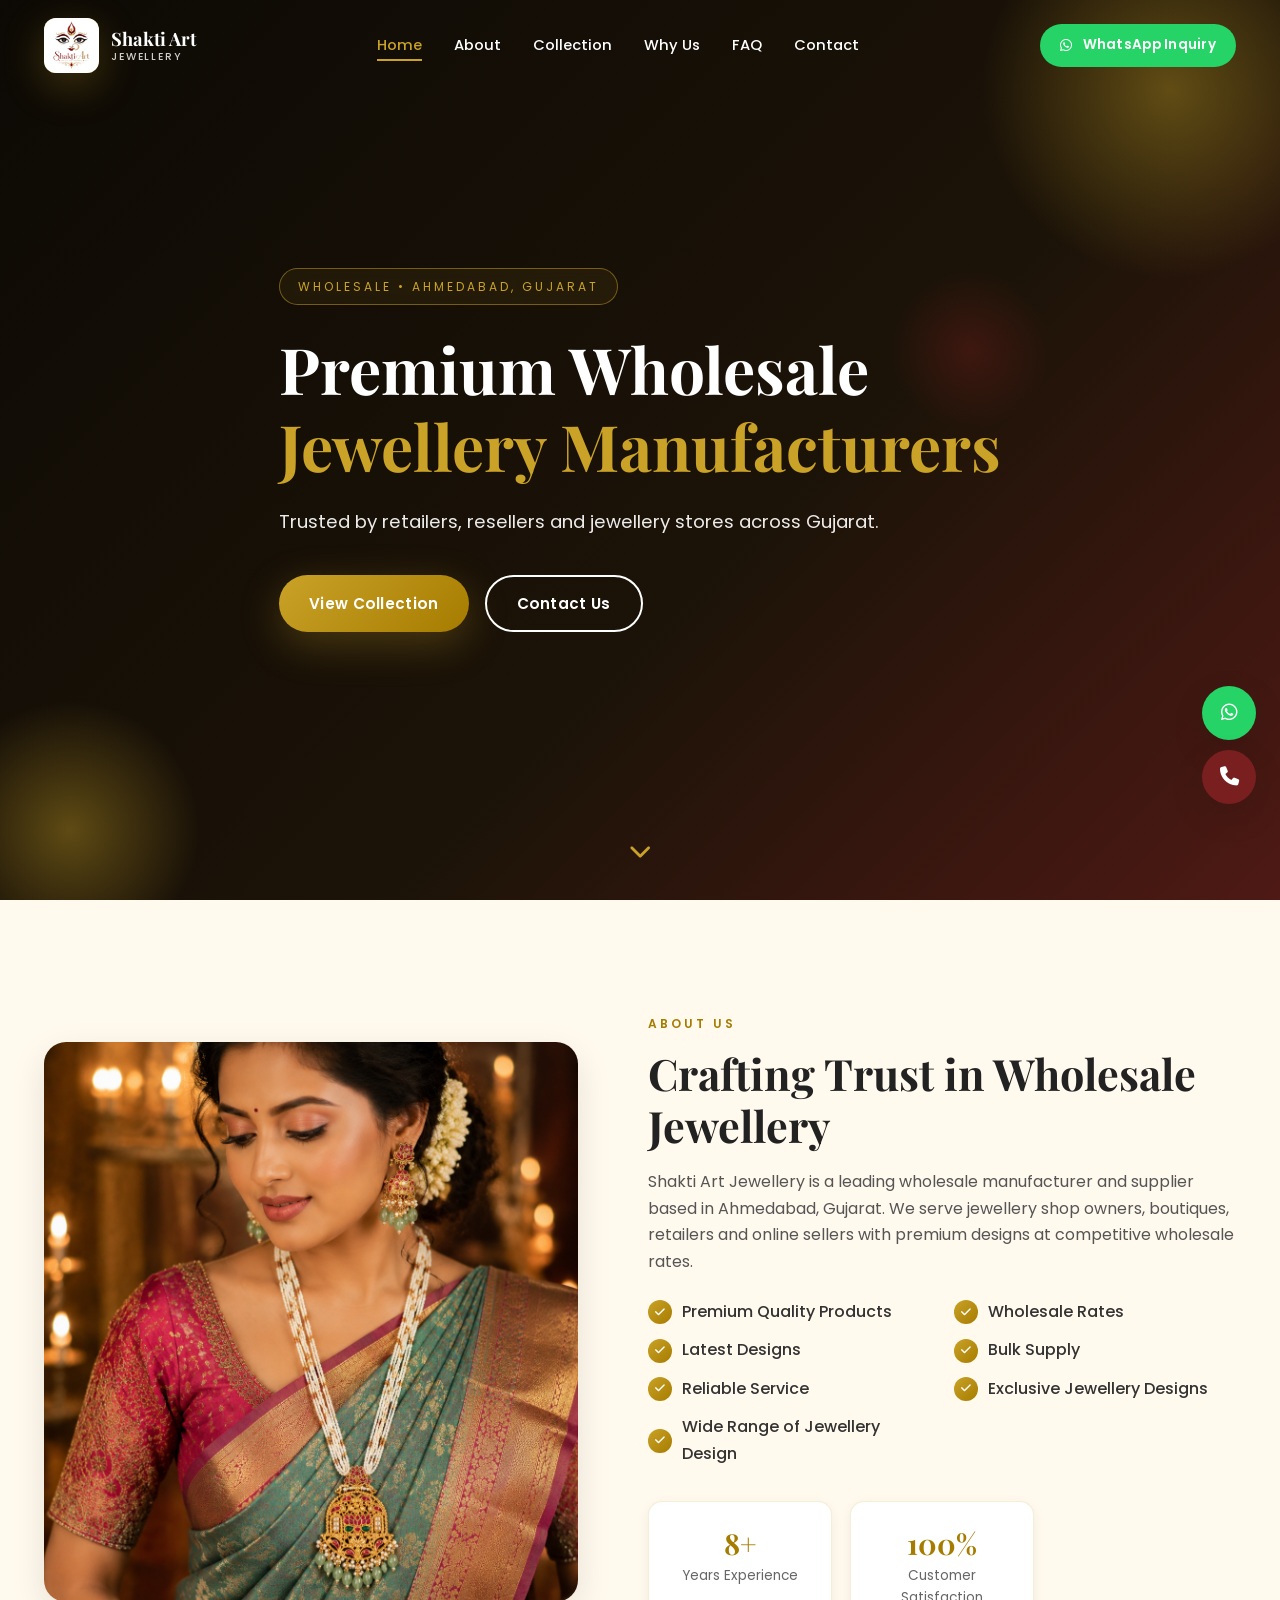
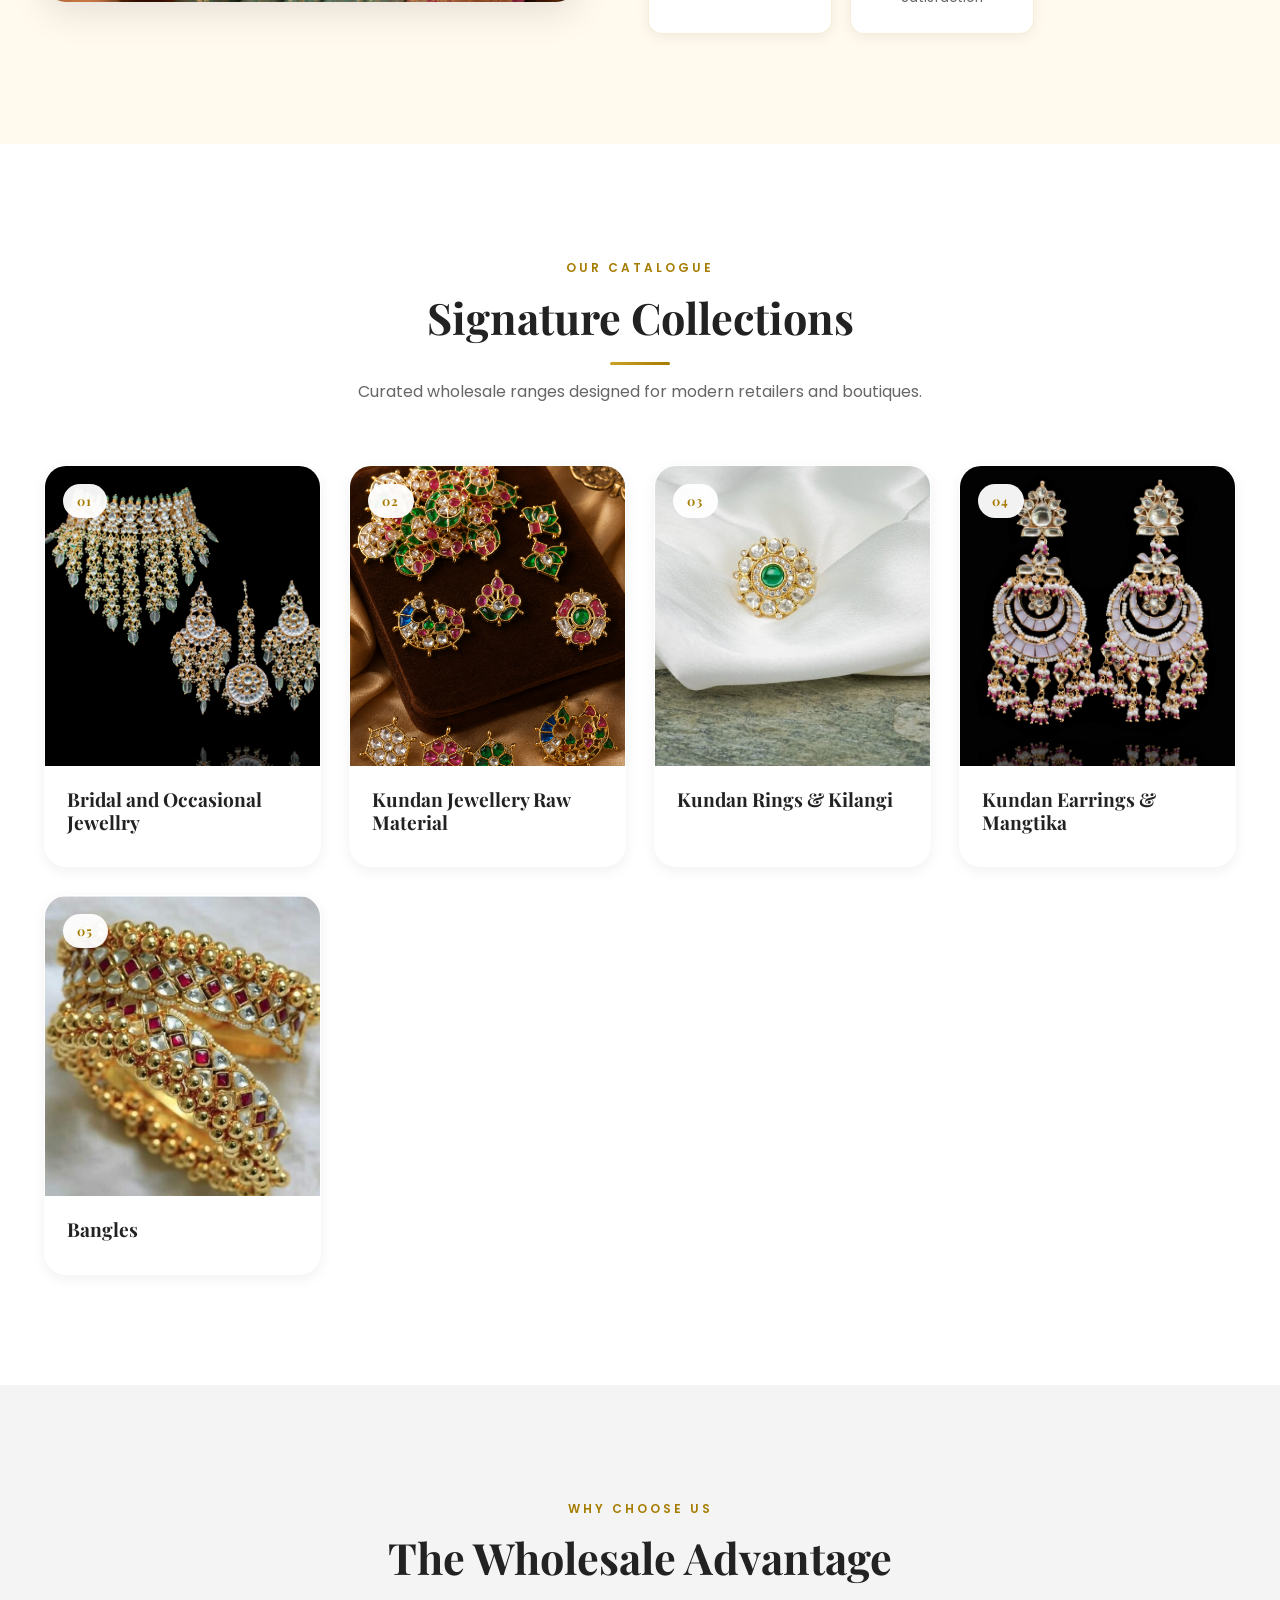
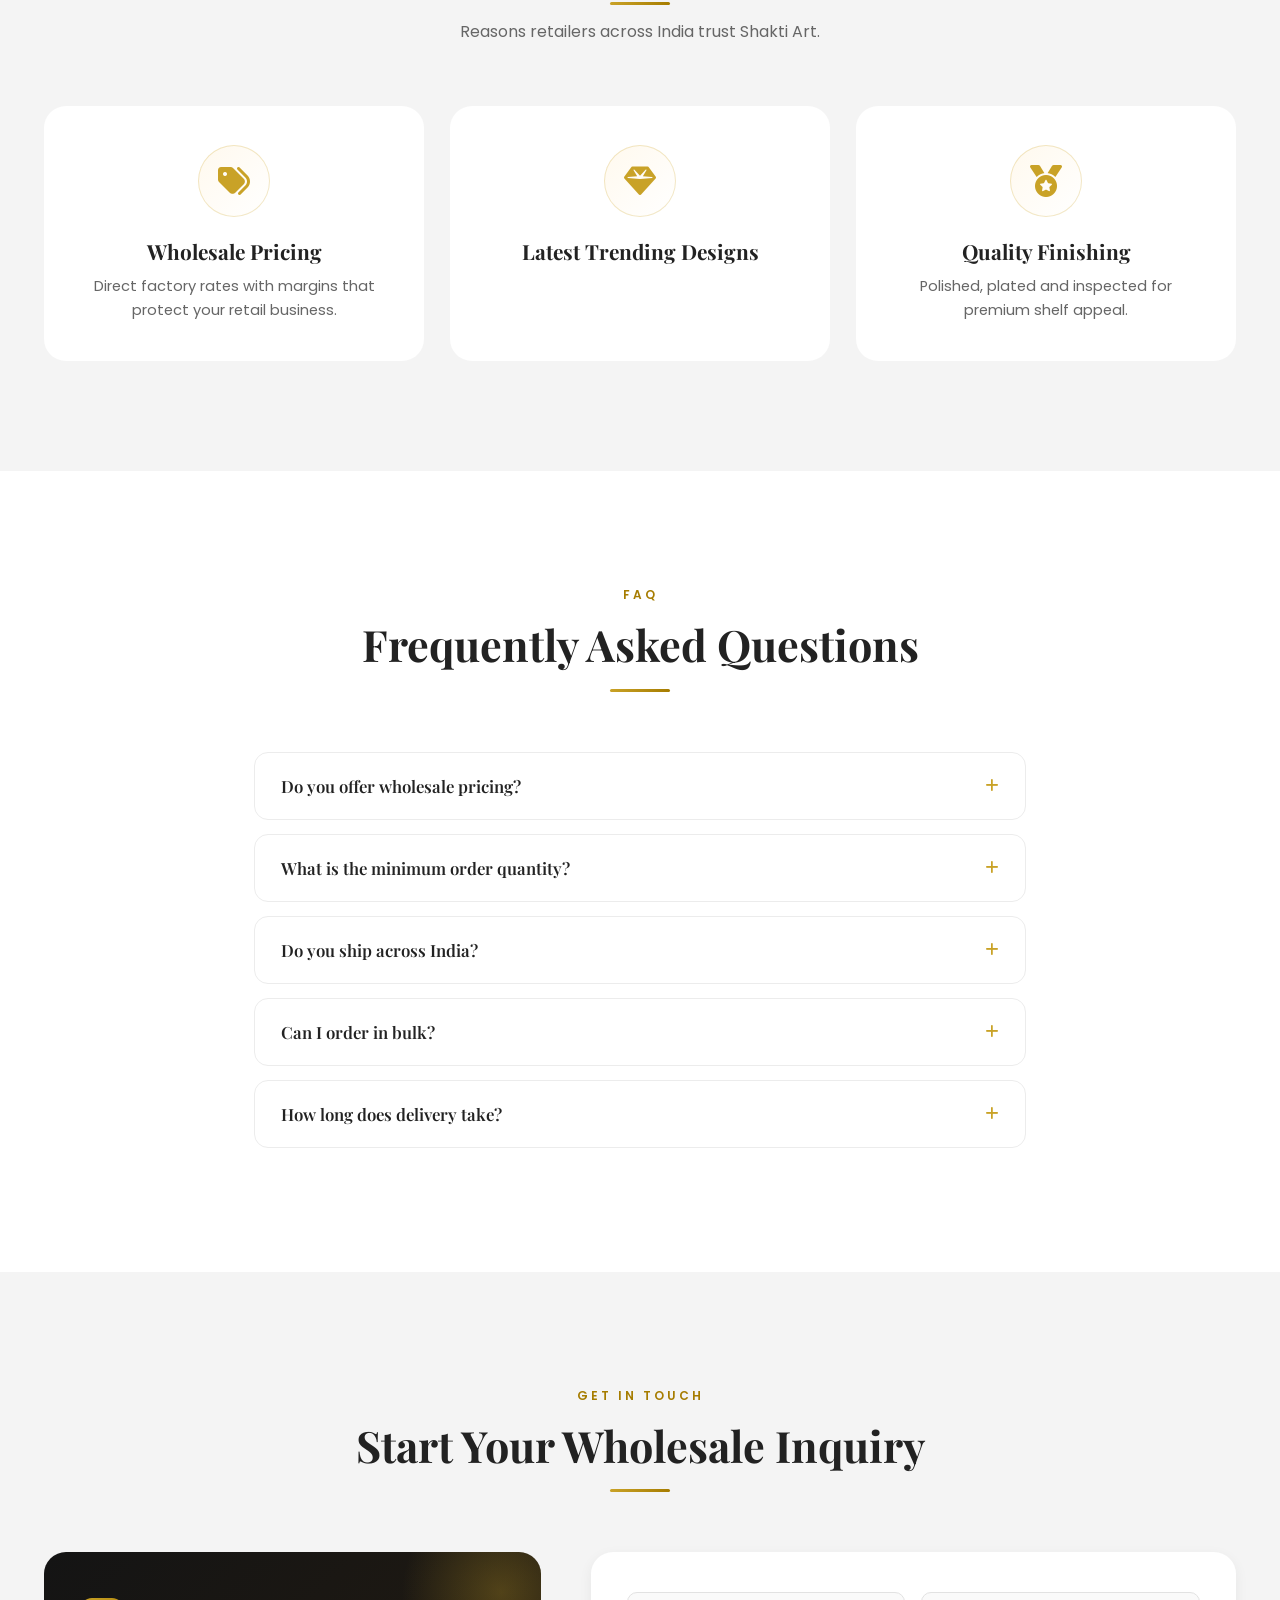
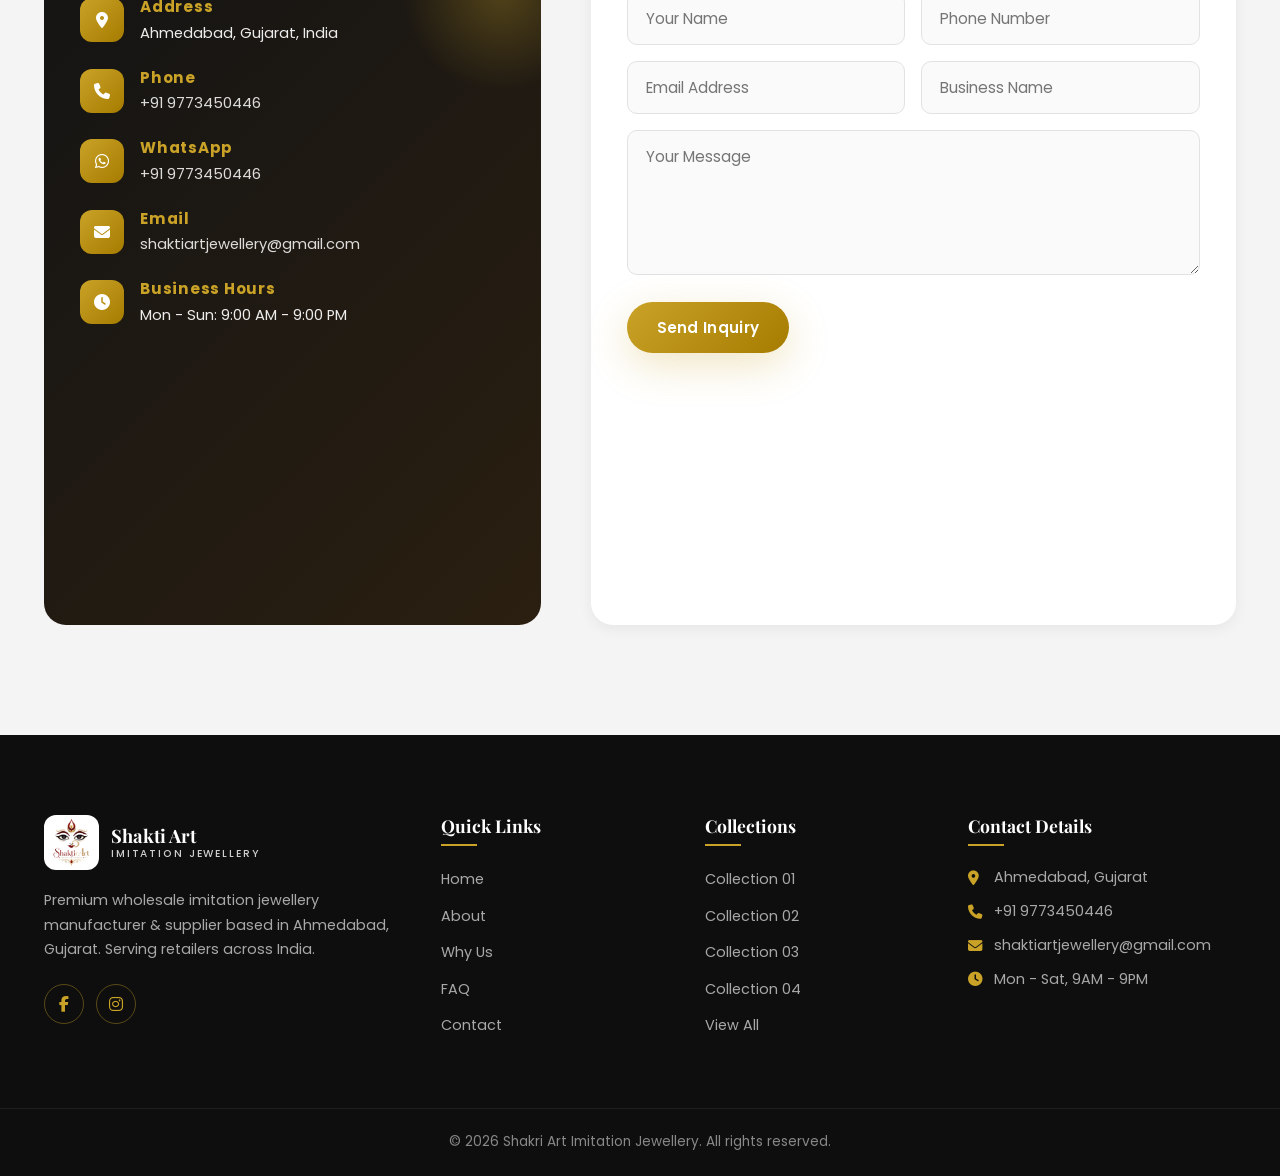
==== commit 6bd97eec: "Updated website" ====
--- a/index.html
+++ b/index.html
@@ -178,7 +178,7 @@
         <div class="socials">
           <a href="https://www.facebook.com/share/1FSenjRgWp/" aria-label="Facebook"><i class="fab fa-facebook-f"></i></a>
           <a href="https://www.instagram.com/shakti_art_ahm?igsh=eDl3N3lqYWc2bDVu" aria-label="Instagram"><i class="fab fa-instagram"></i></a>
-          <a href="https://wa.me/91977345044" aria-label="WhatsApp"><i class="fab fa-whatsapp"></i></a>
+    
         </div>
       </div>
       <div>
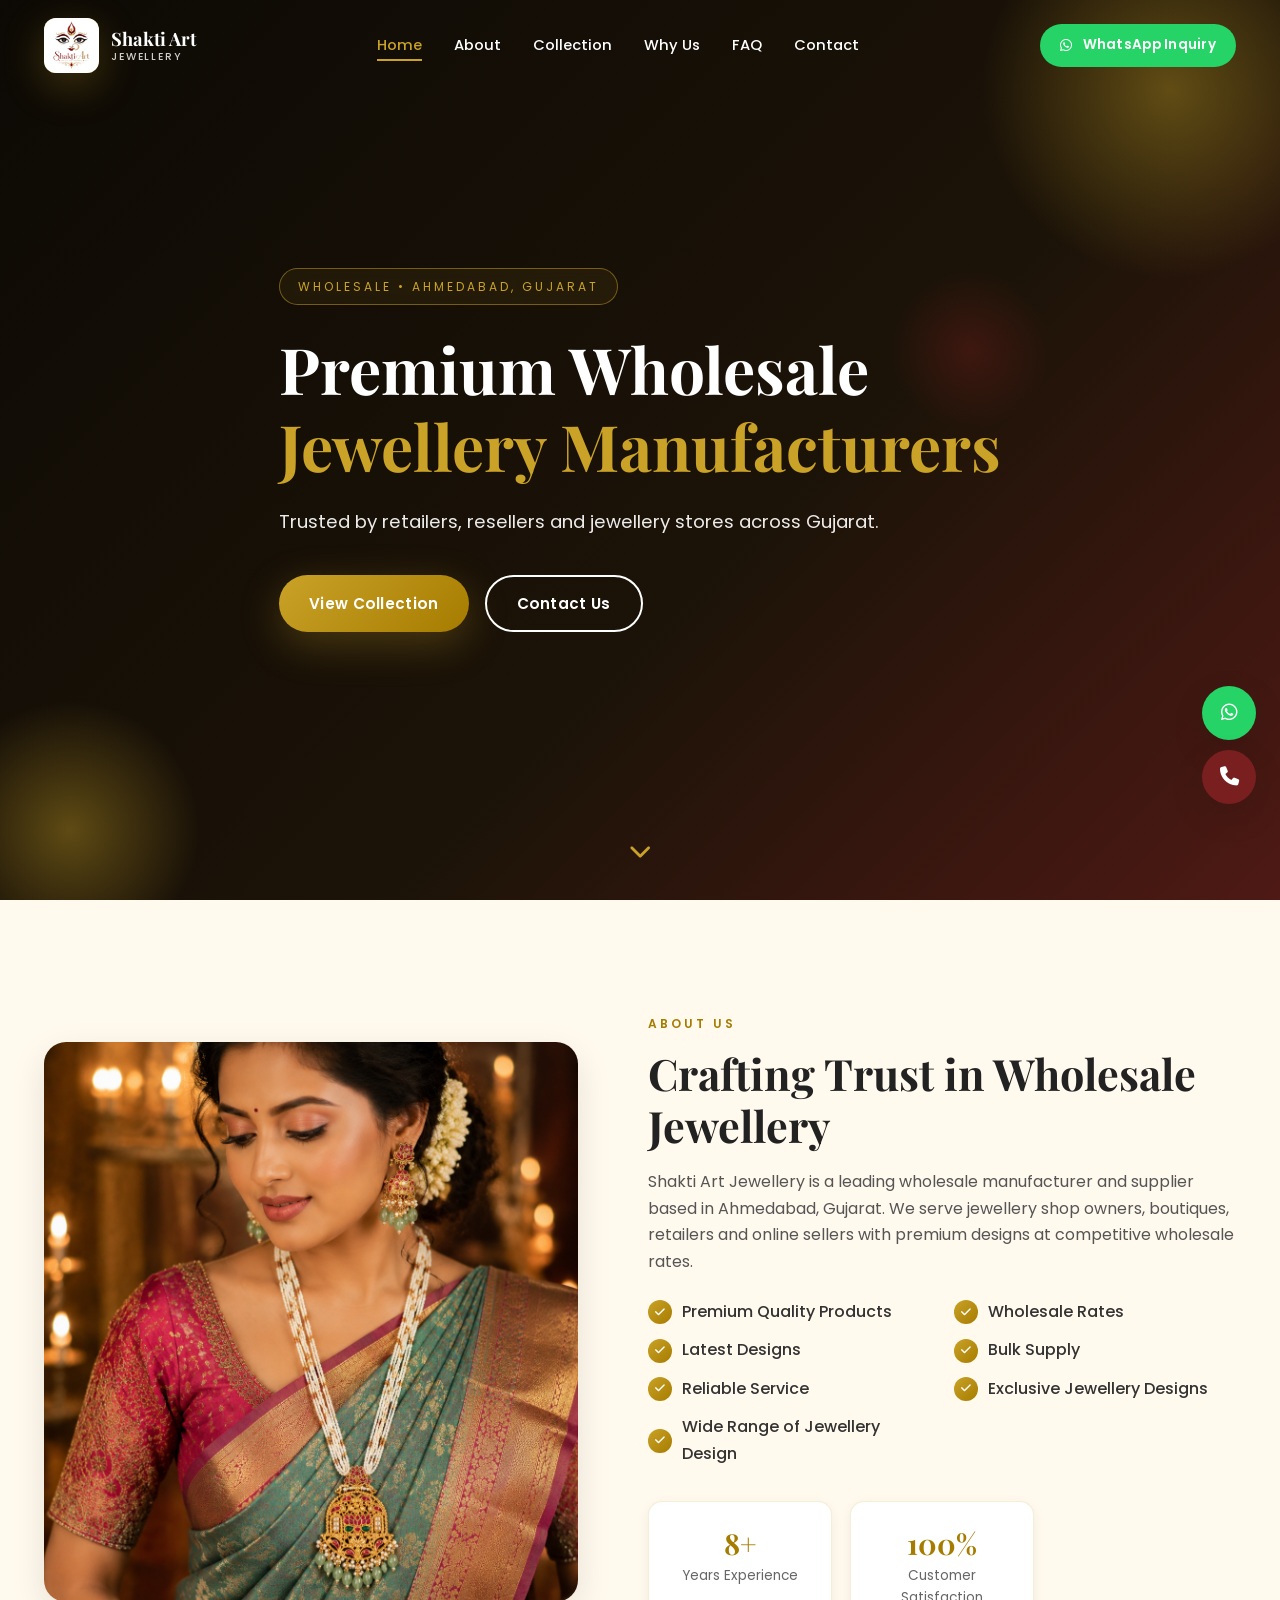
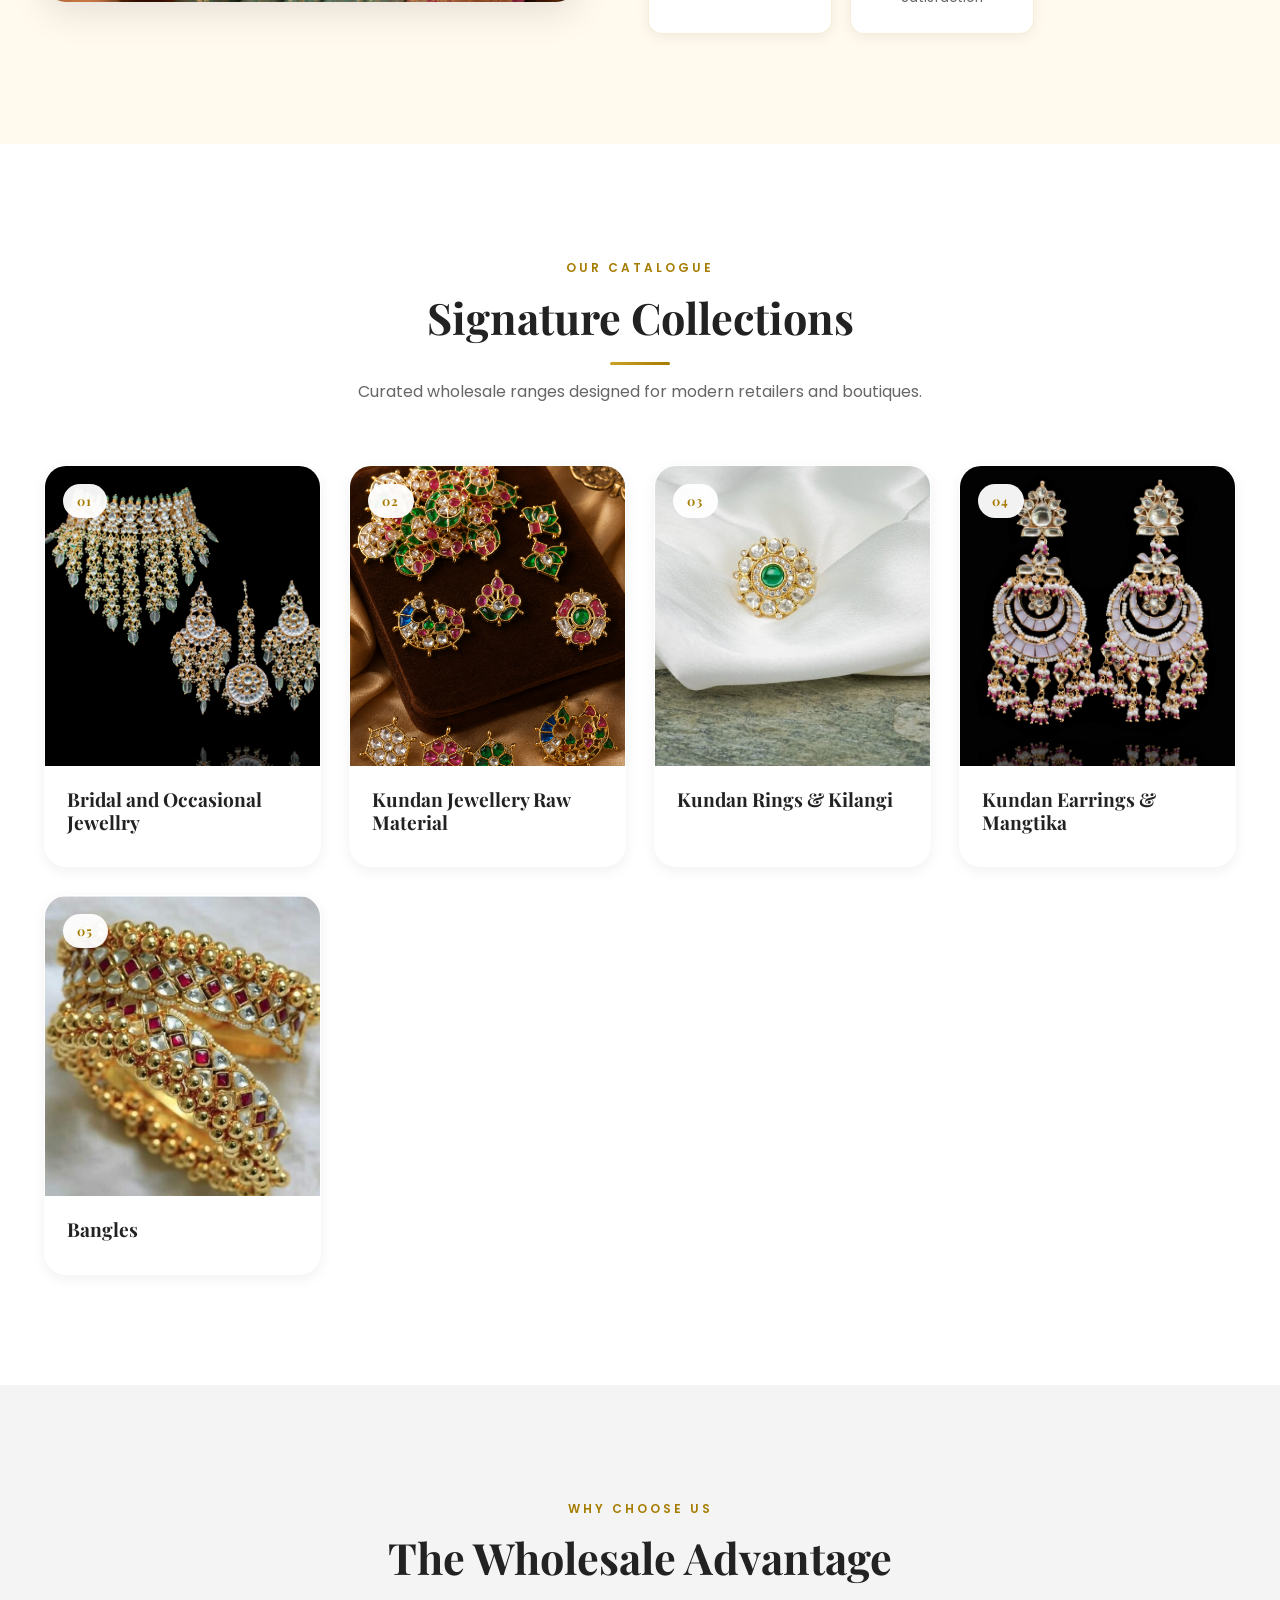
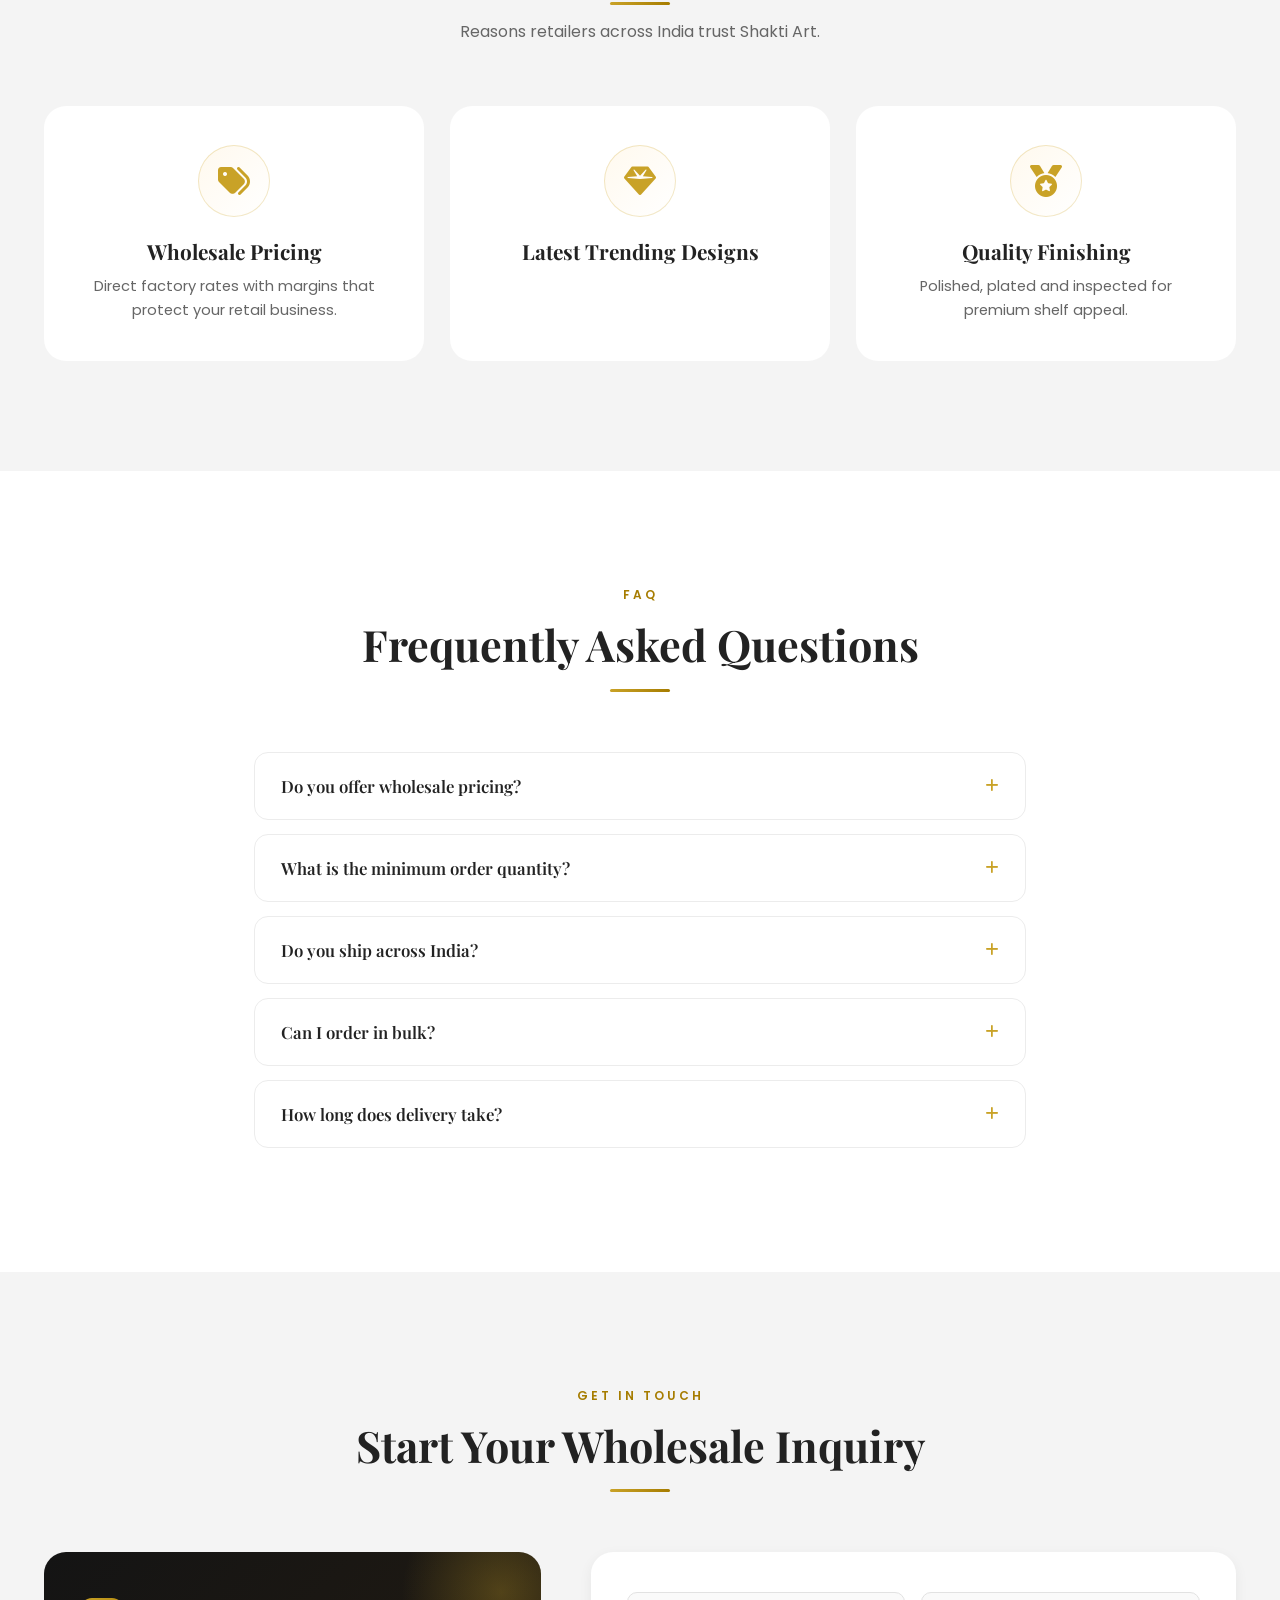
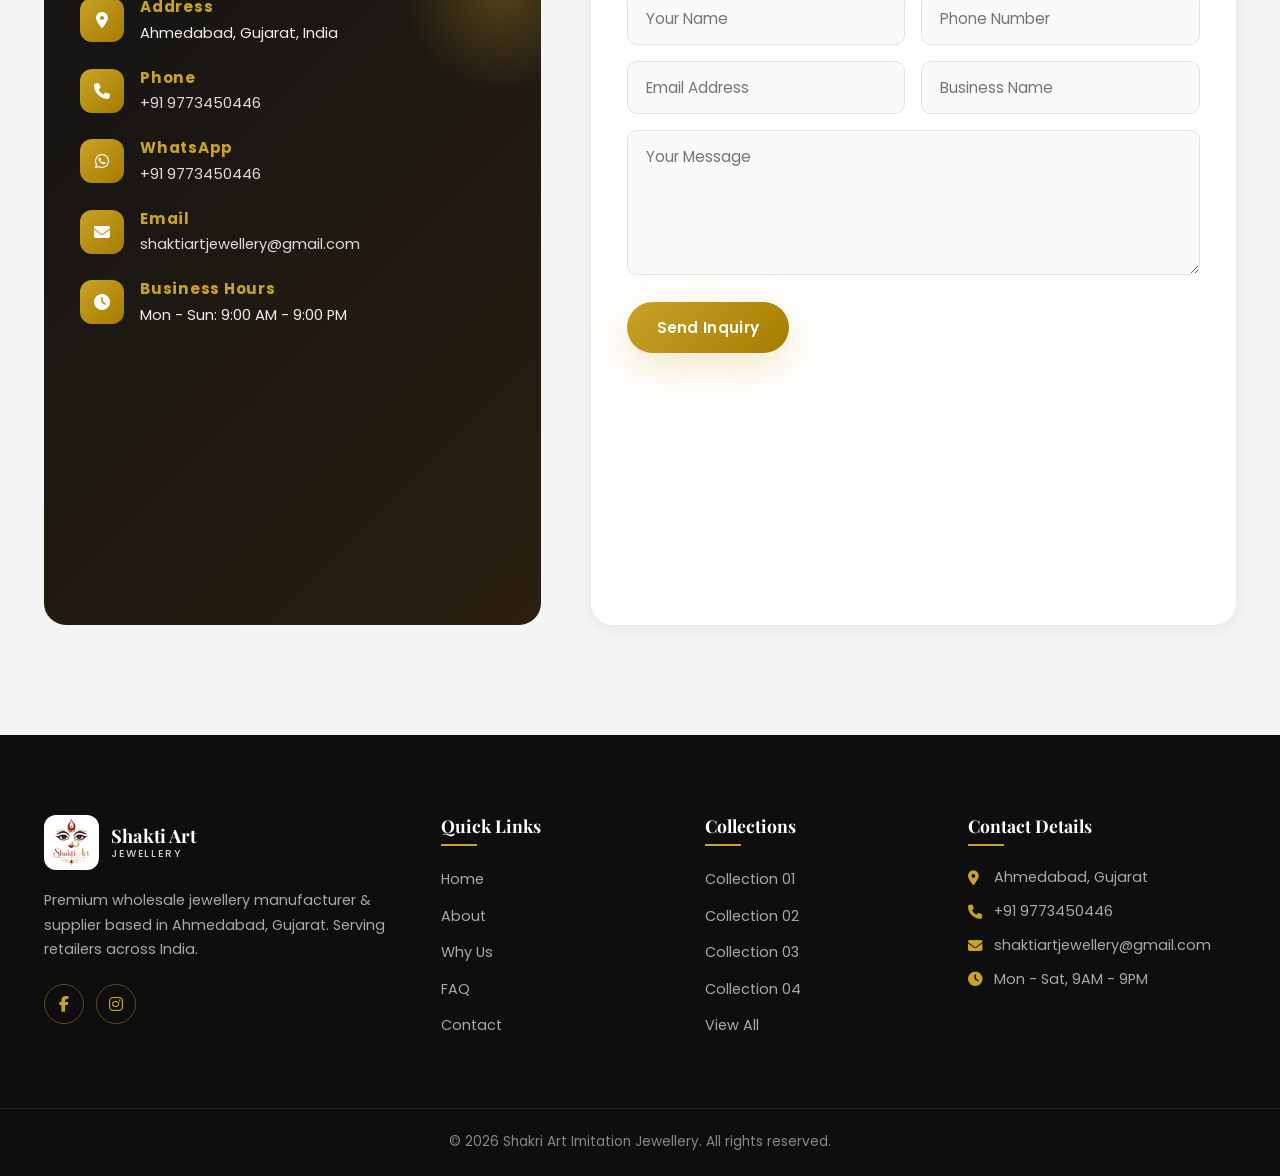
==== commit 0eb4c463: "Updated website" ====
--- a/index.html
+++ b/index.html
@@ -173,8 +173,8 @@
   <footer class="footer">
     <div class="container footer-grid">
       <div>
-        <div class="logo footer-logo"><img src="images/ShaktiArt_logo_bg.png" alt="Shakti Art Jewellery Logo" class="footer-logo-img"><span class="logo-text">Shakti Art <small>Imitation Jewellery</small></span></div>
-        <p class="footer-about">Premium wholesale imitation jewellery manufacturer & supplier based in Ahmedabad, Gujarat. Serving retailers across India.</p>
+        <div class="logo footer-logo"><img src="images/ShaktiArt_logo_bg.png" alt="Shakti Art Jewellery Logo" class="footer-logo-img"><span class="logo-text">Shakti Art <small>Jewellery</small></span></div>
+        <p class="footer-about">Premium wholesale jewellery manufacturer & supplier based in Ahmedabad, Gujarat. Serving retailers across India.</p>
         <div class="socials">
           <a href="https://www.facebook.com/share/1FSenjRgWp/" aria-label="Facebook"><i class="fab fa-facebook-f"></i></a>
           <a href="https://www.instagram.com/shakti_art_ahm?igsh=eDl3N3lqYWc2bDVu" aria-label="Instagram"><i class="fab fa-instagram"></i></a>
